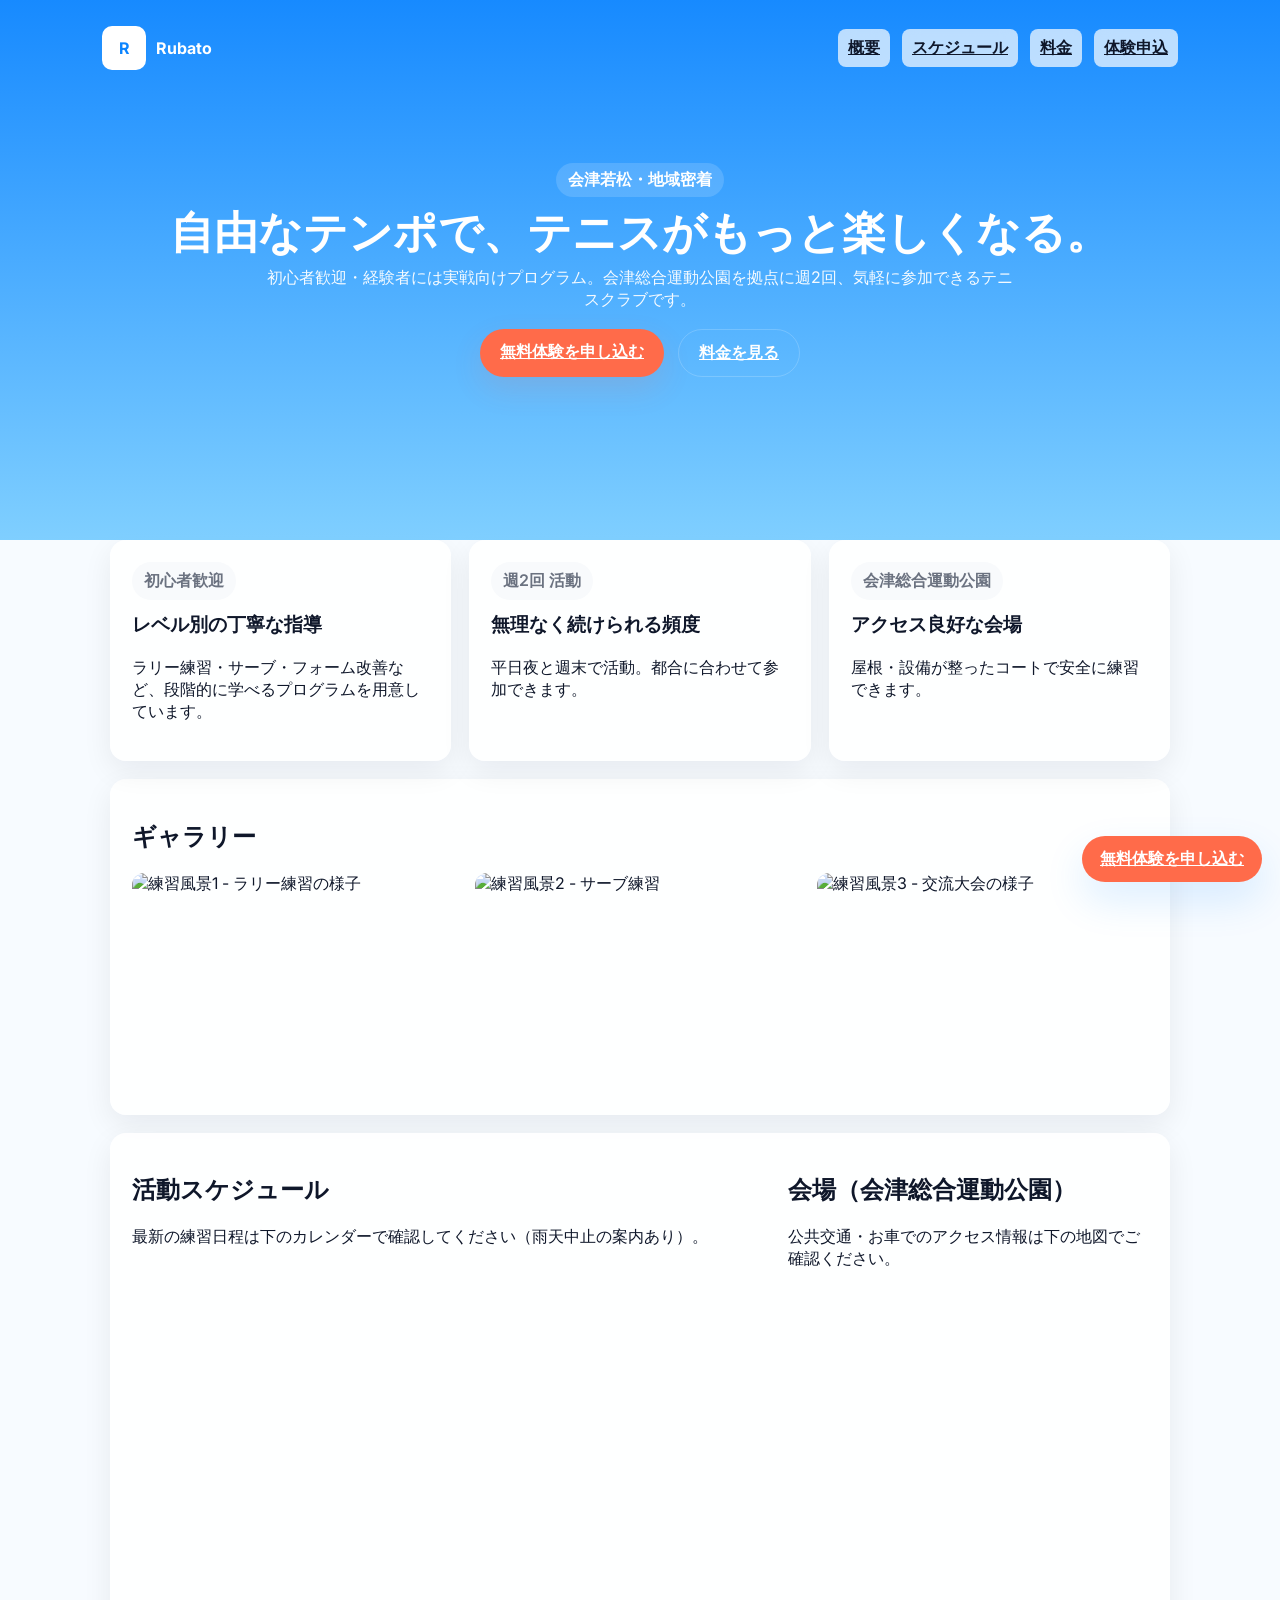
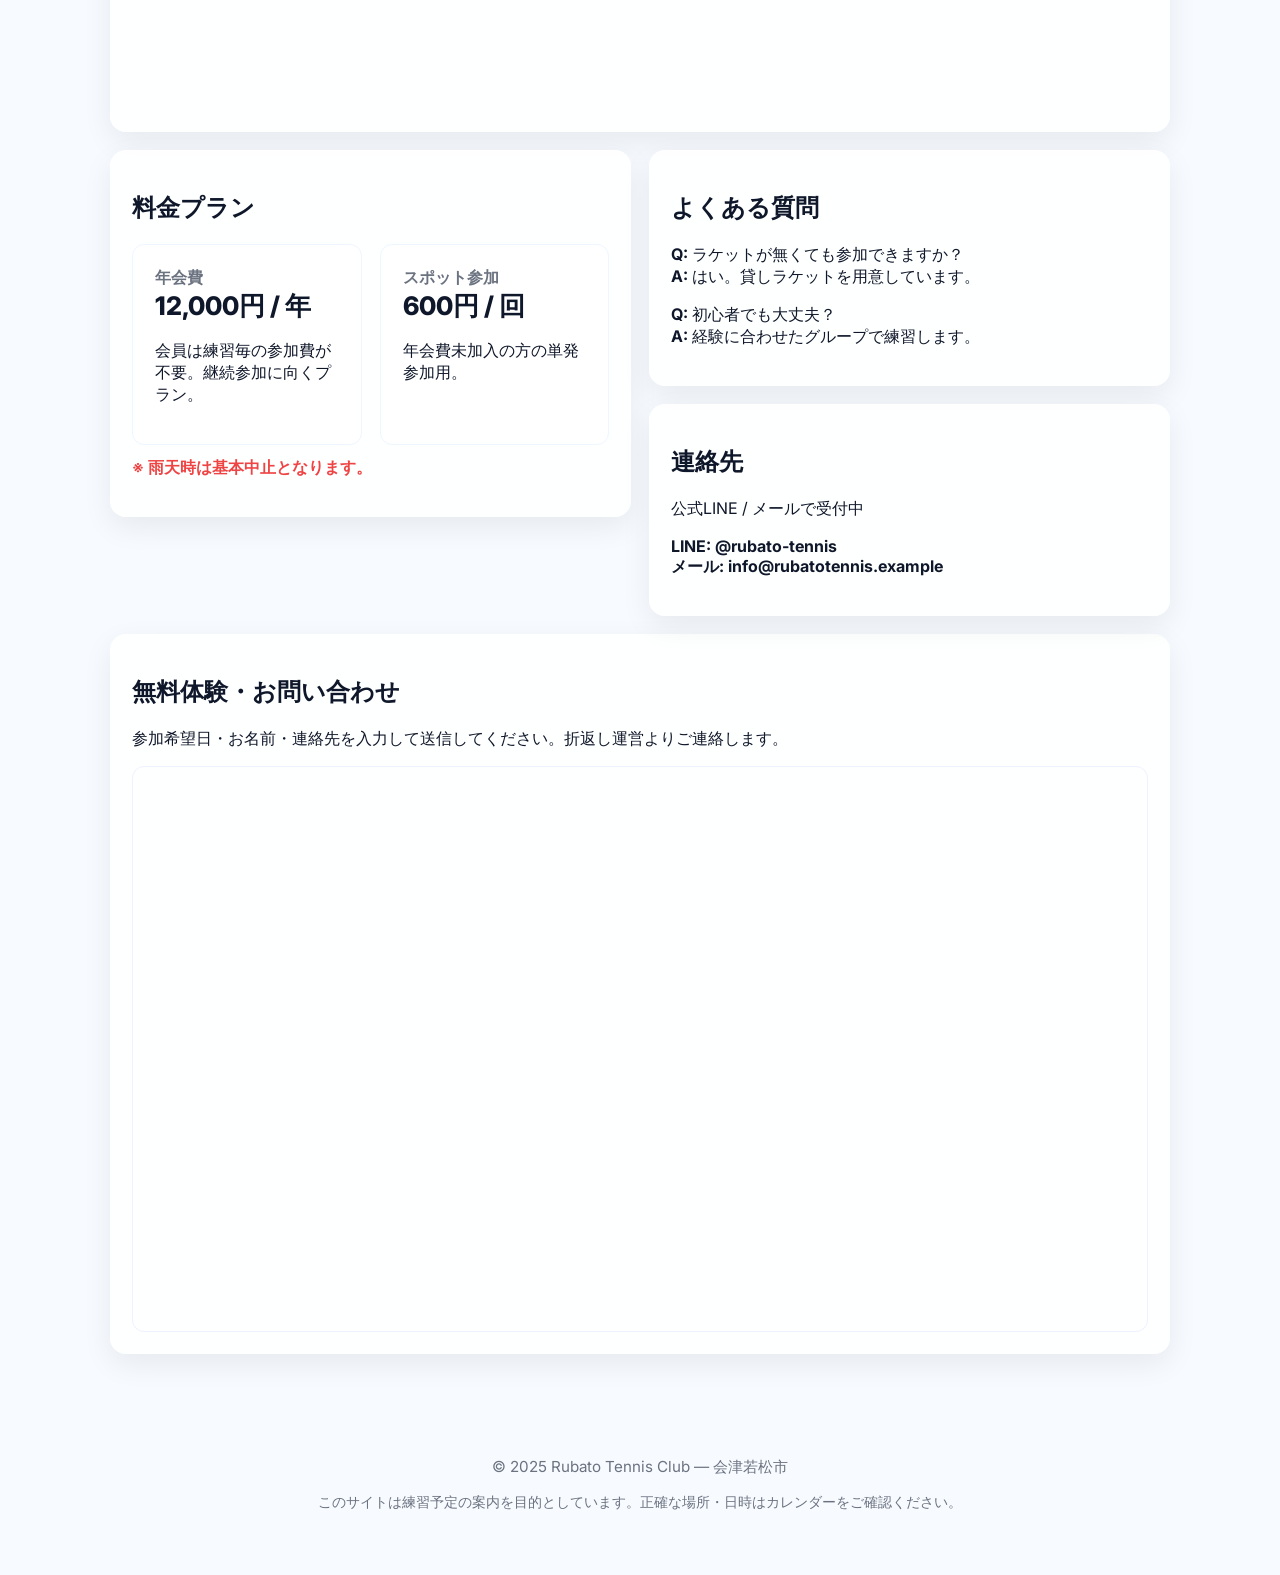
==== Newtennis.html @ d6feb275 "デザイン修正。" ====
<!-- デザイン試作 -->
<!DOCTYPE html>
<html lang="ja">
<head>
  <meta charset="utf-8" />
  <meta name="viewport" content="width=device-width,initial-scale=1" />
  <title>ルバートテニスクラブ | 会津若松</title>
  <meta name="description" content="会津若松の地域密着テニスクラブ。初心者歓迎・週2回の安定活動・体験申込受付中。" />
  <meta property="og:title" content="ルバートテニスクラブ｜会津若松" />
  <meta property="og:description" content="自由なテンポでテニスを楽しむ。初心者〜上級者歓迎。会津総合運動公園で活動。無料体験受付中。" />
  <meta property="og:type" content="website" />
  <meta property="og:image" content="https://candy023.github.io/rubato-tc-hp/assets/og-image.jpg" />
  <link rel="preconnect" href="https://fonts.gstatic.com" crossorigin>
  <link href="https://fonts.googleapis.com/css2?family=Inter:wght@300;400;600;700&display=swap" rel="stylesheet">
  <style>
    :root{
      --bg:#f7fbff; --card:#ffffffee; --brand:#0b84ff; --accent:#ff6b4a; --muted:#6b7280; --glass:rgba(255,255,255,0.65);
      --radius:16px; --shadow:0 10px 30px rgba(12,18,25,0.07);
    }
    *{box-sizing:border-box}
    html,body{height:100%;}
    body{margin:0;font-family:Inter,system-ui,-apple-system,'Segoe UI',Roboto,'Helvetica Neue',Arial; background:var(--bg); color:#0f172a; -webkit-font-smoothing:antialiased;}

    /* layout */
    header.site-hero{position:relative; min-height:60vh; display:flex; align-items:center; justify-content:center; text-align:center; padding:56px 20px; background:linear-gradient(180deg, rgba(11,132,255,0.95), rgba(106,199,255,0.85)); color:#fff; overflow:hidden}
    header.site-hero .container{max-width:1100px; margin:0 auto; position:relative; z-index:2}
    .hero-eyebrow{display:inline-block;background:rgba(255,255,255,0.15);padding:6px 12px;border-radius:999px;font-weight:600;margin-bottom:12px}
    h1{font-size:clamp(28px,4.5vw,44px);margin:0 0 12px;line-height:1.05}
    p.lead{margin:0 auto 18px;max-width:760px;opacity:0.95}

    .cta-row{display:flex;gap:14px; justify-content:center; flex-wrap:wrap}
    .btn{display:inline-block;padding:12px 20px;border-radius:999px;font-weight:700;cursor:pointer}
    .btn-primary{background:var(--accent); color:#fff; box-shadow:0 12px 30px rgba(255,107,74,0.14)}
    .btn-ghost{background:transparent;border:1px solid rgba(255,255,255,0.18); color:#fff}

    /* top nav small */
    nav.topbar{position:fixed;top:18px;left:50%;transform:translateX(-50%);width:calc(100% - 40px);max-width:1100px;display:flex;justify-content:space-between;align-items:center;padding:8px 12px;z-index:40}
    .brand{display:flex;gap:10px;align-items:center}
    .brand .logo{width:44px;height:44px;border-radius:10px;background:#fff;display:flex;align-items:center;justify-content:center;color:var(--brand);font-weight:700}
    .nav-links{display:flex;gap:12px}
    .nav-links a{color:#0f172a;font-weight:600;padding:8px 10px;border-radius:8px;background:rgba(255,255,255,0.7);backdrop-filter:blur(8px);}

    main.container{max-width:1100px;margin:40px auto;padding:0 20px;}
    .grid{display:grid;gap:24px}

    /* feature cards */
    .features{display:grid;grid-template-columns:repeat(auto-fit,minmax(220px,1fr));gap:18px;margin-top:-40px}
    .card{background:var(--card);border-radius:var(--radius);padding:22px;box-shadow:var(--shadow)}
    .pill{display:inline-flex;align-items:center;gap:10px;padding:8px 12px;border-radius:999px;background:#f8fafc;font-weight:600;color:var(--muted)}

    /* gallery */
    .gallery{display:grid;grid-template-columns:repeat(3,1fr);gap:12px}
    .gallery img{width:100%;height:220px;object-fit:cover;border-radius:12px;display:block}

    /* schedule & map */
    .embed-wrap{display:grid;grid-template-columns:1fr 360px;gap:20px}
    iframe.responsive{width:100%;height:420px;border:0;border-radius:12px}

    /* pricing and faq */
    .pricing{display:flex;gap:18px;flex-wrap:wrap}
    .price-box{flex:1;min-width:220px;background:linear-gradient(180deg,#fff,#fff);padding:22px;border-radius:12px;border:1px solid #eef6ff}
    .price-amount{font-size:1.6rem;font-weight:800}

    /* contact */
    .form-embed{border-radius:12px;overflow:hidden;border:1px solid #eef2ff}

    /* sticky CTA */
    .sticky-cta{position:fixed;right:18px;bottom:18px;background:var(--accent);color:#fff;padding:12px 18px;border-radius:999px;box-shadow:0 18px 40px rgba(11,132,255,0.14);z-index:60;font-weight:700}

    footer{padding:48px 20px;text-align:center;color:var(--muted);font-size:0.95rem}

    @media(max-width:900px){.embed-wrap{grid-template-columns:1fr} .gallery{grid-template-columns:repeat(2,1fr)} .hero{padding:110px 16px}}
    @media(max-width:560px){.gallery{grid-template-columns:1fr} nav.topbar{display:none}}
  </style>
</head>
<body>
  <nav class="topbar" aria-label="トップナビ">
    <div class="brand"><div class="logo">R</div><div style="color:#fff;font-weight:700">Rubato</div></div>
    <div class="nav-links">
      <a href="#about">概要</a>
      <a href="#schedule">スケジュール</a>
      <a href="#pricing">料金</a>
      <a href="#contact">体験申込</a>
    </div>
  </nav>

  <header class="site-hero" role="banner">
    <div class="container">
      <div class="hero-eyebrow">会津若松・地域密着</div>
      <h1>自由なテンポで、テニスがもっと楽しくなる。</h1>
      <p class="lead">初心者歓迎・経験者には実戦向けプログラム。会津総合運動公園を拠点に週2回、気軽に参加できるテニスクラブです。</p>
      <div class="cta-row">
        <a class="btn btn-primary" href="#contact">無料体験を申し込む</a>
        <a class="btn btn-ghost" href="#pricing">料金を見る</a>
      </div>
    </div>
  </header>

  <main class="container" id="about">
    <!-- features -->
    <section class="features">
      <div class="card">
        <div class="pill">初心者歓迎</div>
        <h3 style="margin-top:12px">レベル別の丁寧な指導</h3>
        <p class="small">ラリー練習・サーブ・フォーム改善など、段階的に学べるプログラムを用意しています。</p>
      </div>
      <div class="card">
        <div class="pill">週2回 活動</div>
        <h3 style="margin-top:12px">無理なく続けられる頻度</h3>
        <p class="small">平日夜と週末で活動。都合に合わせて参加できます。</p>
      </div>
      <div class="card">
        <div class="pill">会津総合運動公園</div>
        <h3 style="margin-top:12px">アクセス良好な会場</h3>
        <p class="small">屋根・設備が整ったコートで安全に練習できます。</p>
      </div>
    </section>

    <!-- gallery -->
    <section style="margin-top:18px">
      <div class="card">
        <h2>ギャラリー</h2>
        <div class="gallery" aria-hidden="false">
          <img src="assets/gallery1.jpg" alt="練習風景1 - ラリー練習の様子">
          <img src="assets/gallery2.jpg" alt="練習風景2 - サーブ練習">
          <img src="assets/gallery3.jpg" alt="練習風景3 - 交流大会の様子">
        </div>
      </div>
    </section>

    <!-- schedule & map -->
    <section style="margin-top:18px">
      <div class="card embed-wrap" id="schedule">
        <div>
          <h2>活動スケジュール</h2>
          <p class="small">最新の練習日程は下のカレンダーで確認してください（雨天中止の案内あり）。</p>
          <iframe class="responsive" src="https://calendar.google.com/calendar/embed?src=87cc5b05c2cc9fa95ffbc1be345dabe23ff34907ebc0e867d90ead3e8b26ddd0%40group.calendar.google.com&ctz=Asia%2FTokyo" title="活動カレンダー"></iframe>
        </div>
        <div>
          <h2>会場（会津総合運動公園）</h2>
          <p class="small">公共交通・お車でのアクセス情報は下の地図でご確認ください。</p>
          <iframe class="responsive" src="https://www.google.com/maps/embed?pb=!1m18!1m12!1m3!1d12705.106427514464!2d139.91676467819318!3d37.46516519801617!2m3!1f0!2f0!3f0!3m2!1i1024!2i768!4f13.1!3m3!1m2!1s0x5ff55500001e91f9%3A0xa55c1a4bdeb1cb69!2z5Lya5rSl57eP5ZCI6YGL5YuV5YWs5ZyS44OG44OL44K544Kz44O844OI!5e0!3m2!1sja!2sjp!4v1764913349854!5m2!1sja!2sjp" title="会津総合運動公園の地図"></iframe>
        </div>
      </div>
    </section>

    <!-- pricing / faq / contact -->
    <section style="margin-top:18px; display:grid; grid-template-columns:1fr 1fr; gap:18px; align-items:start">
      <div class="card" id="pricing">
        <h2>料金プラン</h2>
        <div class="pricing">
          <div class="price-box">
            <div style="color:var(--muted);font-weight:700">年会費</div>
            <div class="price-amount">12,000円 / 年</div>
            <p class="small">会員は練習毎の参加費が不要。継続参加に向くプラン。</p>
          </div>
          <div class="price-box">
            <div style="color:var(--muted);font-weight:700">スポット参加</div>
            <div class="price-amount">600円 / 回</div>
            <p class="small">年会費未加入の方の単発参加用。</p>
          </div>
        </div>
        <p style="margin-top:12px;color:#ef4444;font-weight:600">※ 雨天時は基本中止となります。</p>
      </div>

      <div style="display:flex;flex-direction:column;gap:18px">
        <div class="card">
          <h2>よくある質問</h2>
          <p class="small"><strong>Q:</strong> ラケットが無くても参加できますか？<br><strong>A:</strong> はい。貸しラケットを用意しています。</p>
          <p class="small"><strong>Q:</strong> 初心者でも大丈夫？<br><strong>A:</strong> 経験に合わせたグループで練習します。</p>
        </div>

        <div class="card">
          <h2>連絡先</h2>
          <p class="small">公式LINE / メールで受付中</p>
          <p class="small" style="font-weight:700">LINE: @rubato-tennis<br>メール: info@rubatotennis.example</p>
        </div>
      </div>
    </section>

    <section id="contact" style="margin-top:18px">
      <div class="card">
        <h2>無料体験・お問い合わせ</h2>
        <p class="small">参加希望日・お名前・連絡先を入力して送信してください。折返し運営よりご連絡します。</p>
        <div class="form-embed" style="margin-top:12px">
          <iframe src="https://docs.google.com/forms/d/e/1FAIpQLSc6QjNbR50dVsyK6NBGZRzTNYS_NW59P-pwt_tLl56JxcV9-A/viewform?embedded=true" style="width:100%;height:560px;border:0" title="お問い合わせフォーム"></iframe>
        </div>
      </div>
    </section>

  </main>

  <a class="sticky-cta" href="#contact" aria-label="無料体験を申し込む">無料体験を申し込む</a>

  <footer>
    <div style="max-width:900px;margin:0 auto;padding:0 20px">
      <p>© 2025 Rubato Tennis Club — 会津若松市</p>
      <p style="margin-top:8px;color:var(--muted);font-size:0.9rem">このサイトは練習予定の案内を目的としています。正確な場所・日時はカレンダーをご確認ください。</p>
    </div>
  </footer>

  <script>
    // smooth scroll for internal links
    document.addEventListener('click', function(e){
      const a = e.target.closest('a[href^="#"]');
      if(!a) return;
      e.preventDefault();
      const id = a.getAttribute('href');
      if(id === '#') return;
      const el = document.querySelector(id);
      if(el) el.scrollIntoView({behavior:'smooth', block:'start'});
    });
  </script>
</body>
</html>
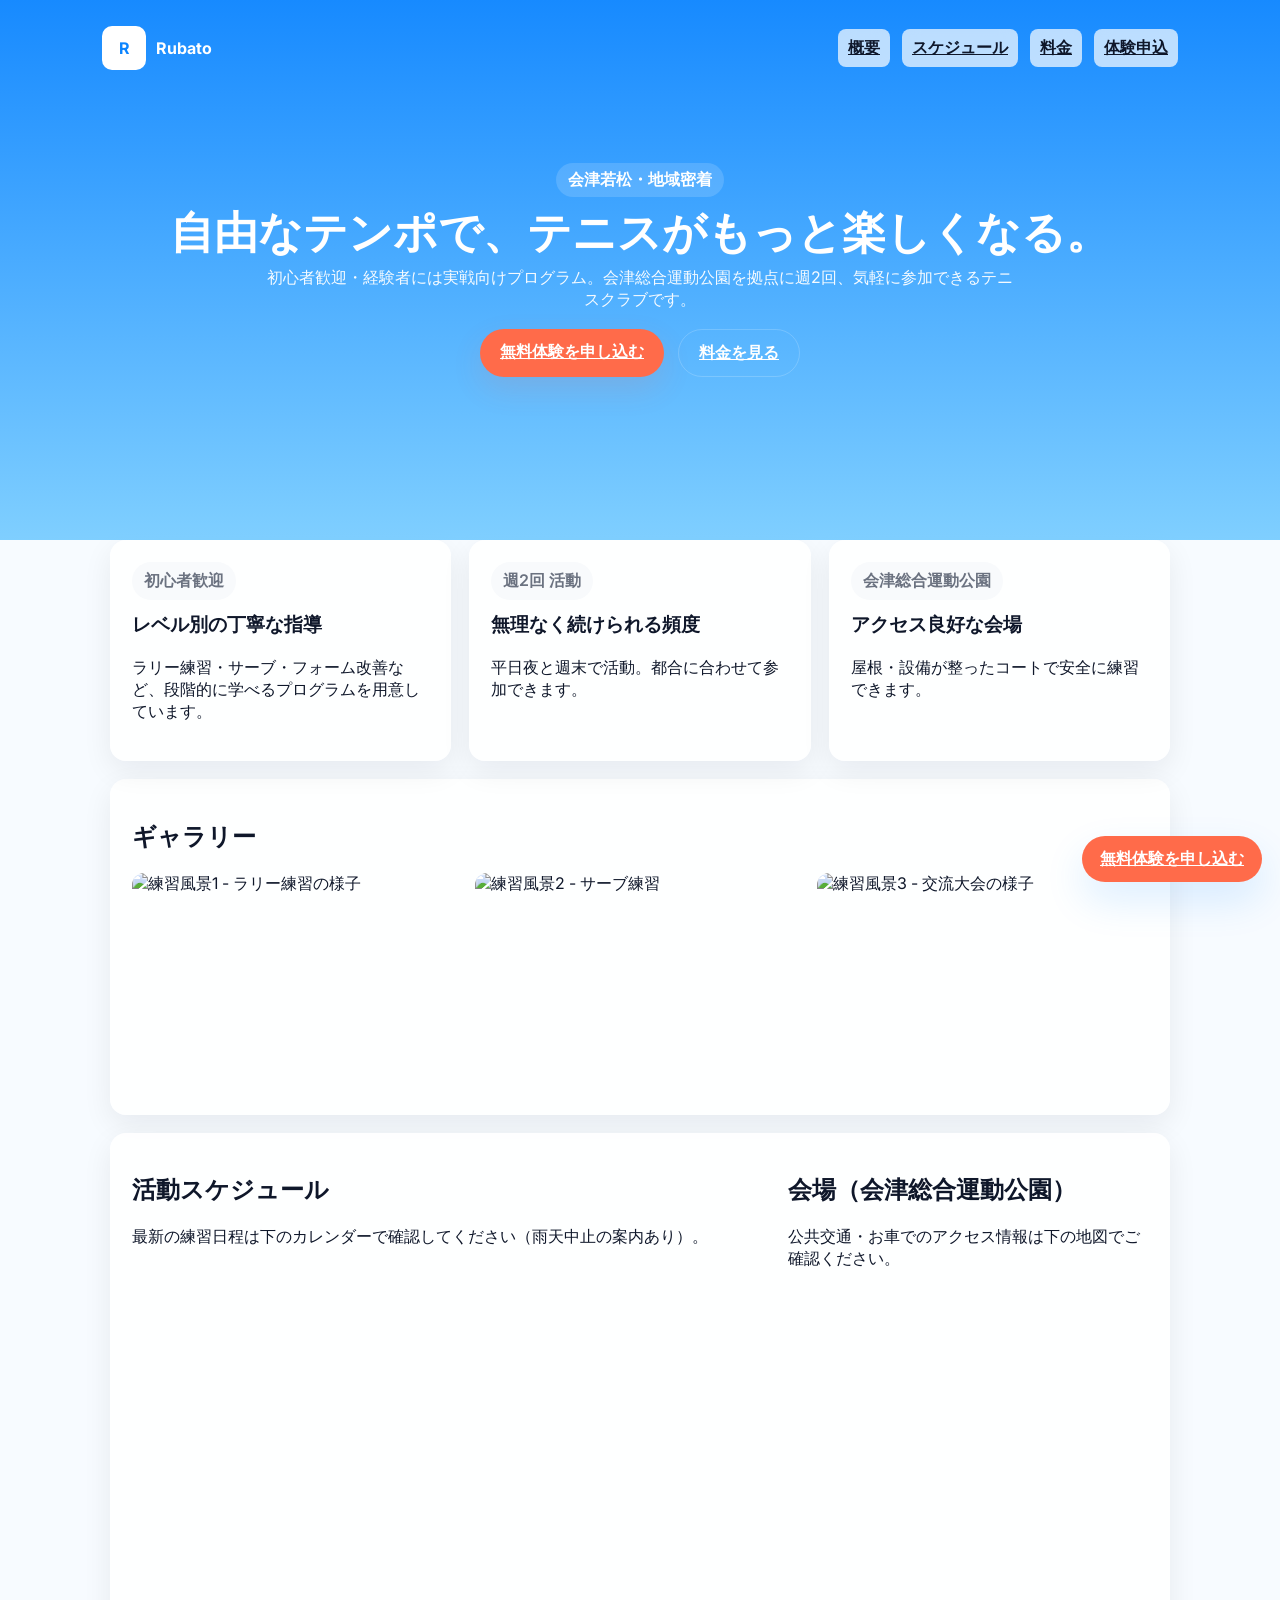
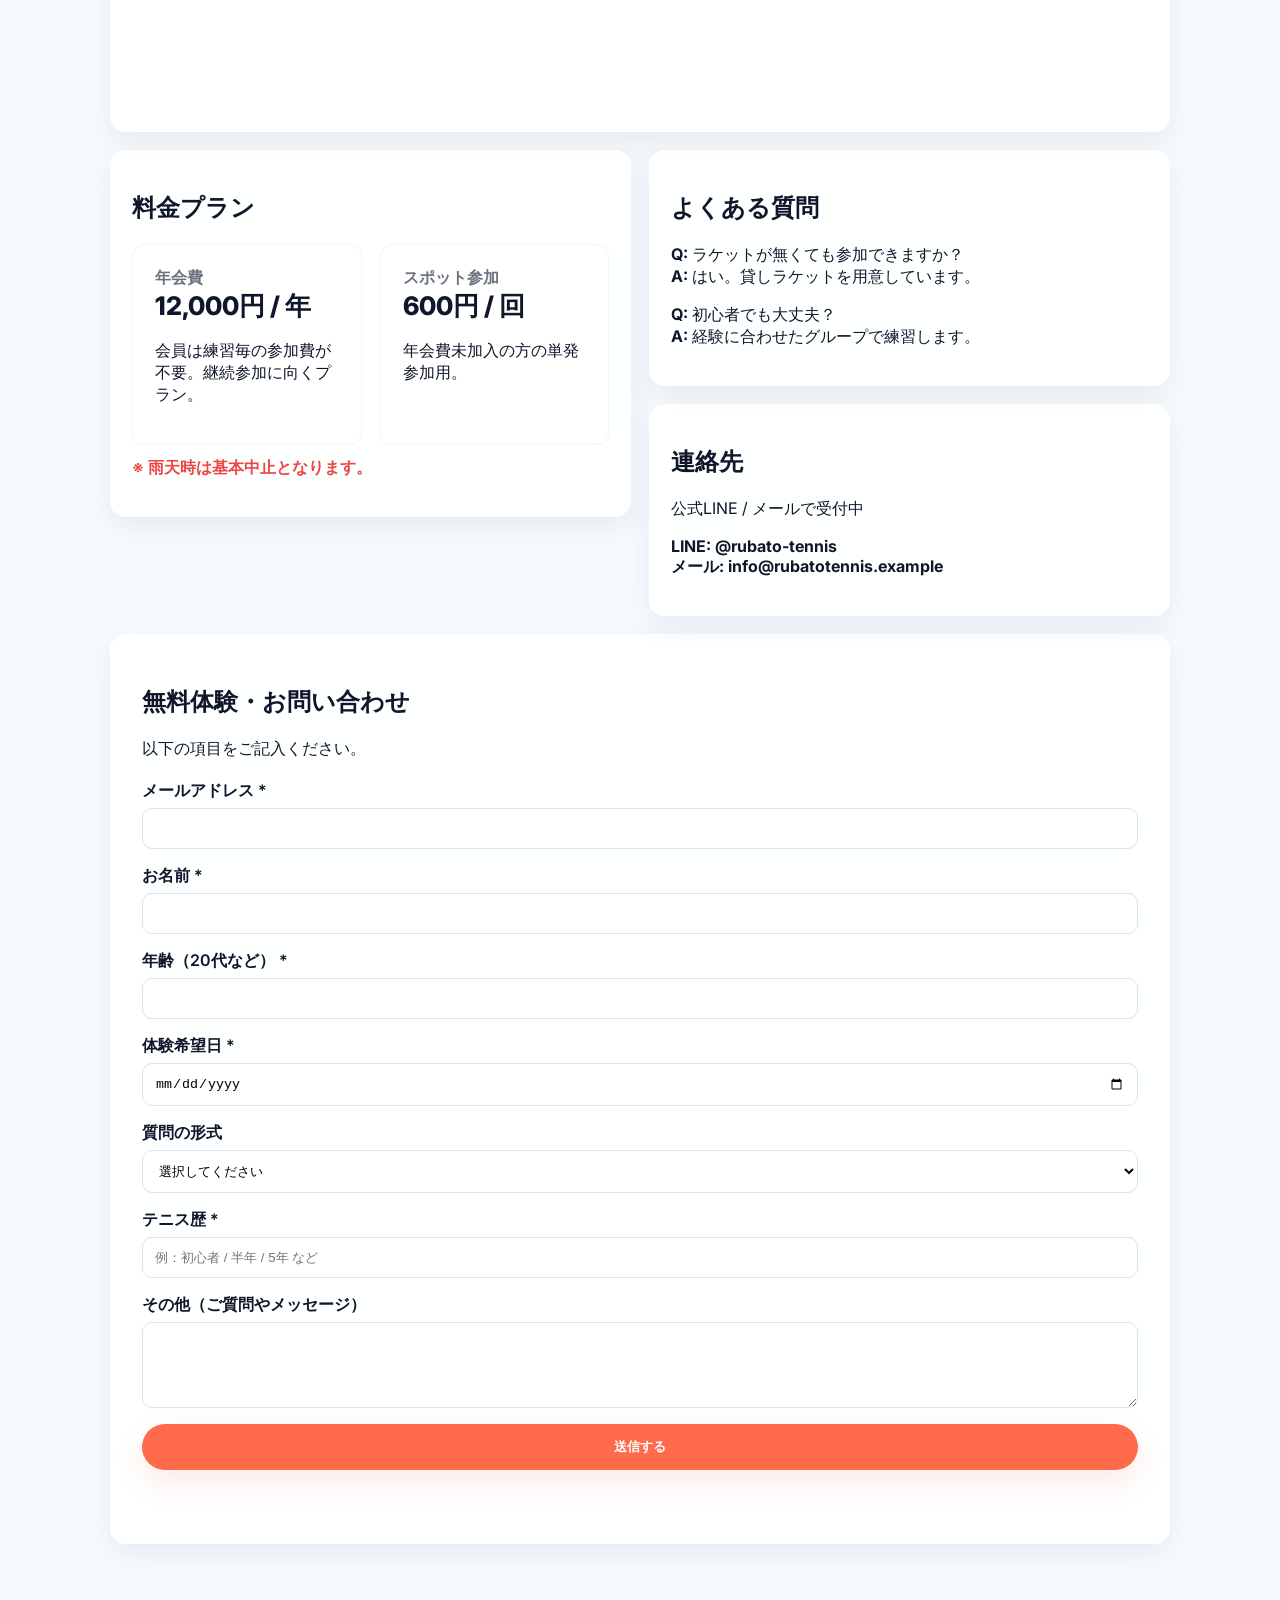
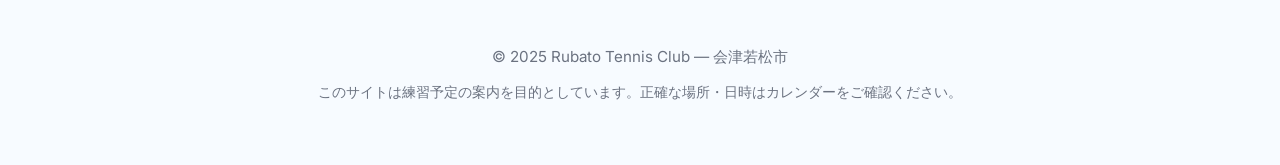
==== commit 69a32ad5: "オリジナルFromの作成" ====
--- a/Newtennis.html
+++ b/Newtennis.html
@@ -178,15 +178,83 @@
       </div>
     </section>
 
-    <section id="contact" style="margin-top:18px">
-      <div class="card">
-        <h2>無料体験・お問い合わせ</h2>
-        <p class="small">参加希望日・お名前・連絡先を入力して送信してください。折返し運営よりご連絡します。</p>
-        <div class="form-embed" style="margin-top:12px">
-          <iframe src="https://docs.google.com/forms/d/e/1FAIpQLSc6QjNbR50dVsyK6NBGZRzTNYS_NW59P-pwt_tLl56JxcV9-A/viewform?embedded=true" style="width:100%;height:560px;border:0" title="お問い合わせフォーム"></iframe>
-        </div>
-      </div>
-    </section>
+<section id="contact" class="contact-section" style="margin-top:18px;">
+  <div class="card" style="padding:32px;">
+    <h2>無料体験・お問い合わせ</h2>
+    <p class="small">以下の項目をご記入ください。</p>
+
+    <form id="contactForm" style="margin-top:20px; display:flex; flex-direction:column; gap:16px;">
+
+      <!-- メールアドレス -->
+      <div class="form-group" style="display:flex; flex-direction:column; gap:6px;">
+        <label style="font-weight:600;">メールアドレス *</label>
+        <input type="email" name="email" required
+               style="padding:12px; border-radius:10px; border:1px solid #dbe3ef; background:#fff;">
+      </div>
+
+      <!-- 名前 -->
+      <div class="form-group" style="display:flex; flex-direction:column; gap:6px;">
+        <label style="font-weight:600;">お名前 *</label>
+        <input type="text" name="name" required
+               style="padding:12px; border-radius:10px; border:1px solid #dbe3ef; background:#fff;">
+      </div>
+
+      <!-- 年齢 -->
+      <div class="form-group" style="display:flex; flex-direction:column; gap:6px;">
+        <label style="font-weight:600;">年齢（20代など） *</label>
+        <input type="text" name="age" required
+               style="padding:12px; border-radius:10px; border:1px solid #dbe3ef; background:#fff;">
+      </div>
+
+      <!-- 体験希望日 -->
+      <div class="form-group" style="display:flex; flex-direction:column; gap:6px;">
+        <label style="font-weight:600;">体験希望日 *</label>
+        <input type="date" name="date" required
+               style="padding:12px; border-radius:10px; border:1px solid #dbe3ef; background:#fff;">
+      </div>
+
+      <!-- 質問の形式（セレクト） -->
+      <div class="form-group" style="display:flex; flex-direction:column; gap:6px;">
+        <label style="font-weight:600;">質問の形式 </label>
+        <select name="questionType" 
+                style="padding:12px; border-radius:10px; border:1px solid #dbe3ef; background:#fff;">
+          <option value="">選択してください</option>
+          <option value="体験参加について">体験参加について</option>
+          <option value="活動内容について">活動内容について</option>
+          <option value="料金について">料金について</option>
+          <option value="その他">その他</option>
+        </select>
+      </div>
+
+      <!-- テニス歴 -->
+      <div class="form-group" style="display:flex; flex-direction:column; gap:6px;">
+        <label style="font-weight:600;">テニス歴 *</label>
+        <input type="text" name="tennisHistory" required
+               style="padding:12px; border-radius:10px; border:1px solid #dbe3ef; background:#fff;"
+               placeholder="例：初心者 / 半年 / 5年 など">
+      </div>
+
+      <!-- その他（自由記述） -->
+      <div class="form-group" style="display:flex; flex-direction:column; gap:6px;">
+        <label style="font-weight:600;">その他（ご質問やメッセージ）</label>
+        <textarea name="other" rows="4"
+                  style="padding:12px; border-radius:10px; border:1px solid #dbe3ef; background:#fff;"></textarea>
+      </div>
+
+      <!-- 送信ボタン -->
+      <button type="submit"
+              class="btn-submit"
+              style="padding:14px 20px; background:var(--accent); color:#fff; font-weight:700; border-radius:999px; border:none; cursor:pointer; box-shadow:0 12px 30px rgba(255,107,74,0.14);">
+        送信する
+      </button>
+
+      <p id="formStatus" style="margin-top:10px; font-weight:700;"></p>
+    </form>
+  </div>
+</section>
+
+
+
 
   </main>
 
@@ -211,6 +279,6 @@
       if(el) el.scrollIntoView({behavior:'smooth', block:'start'});
     });
   </script>
-</body>
+<script src="form.js"></script></body>
 </html>
 
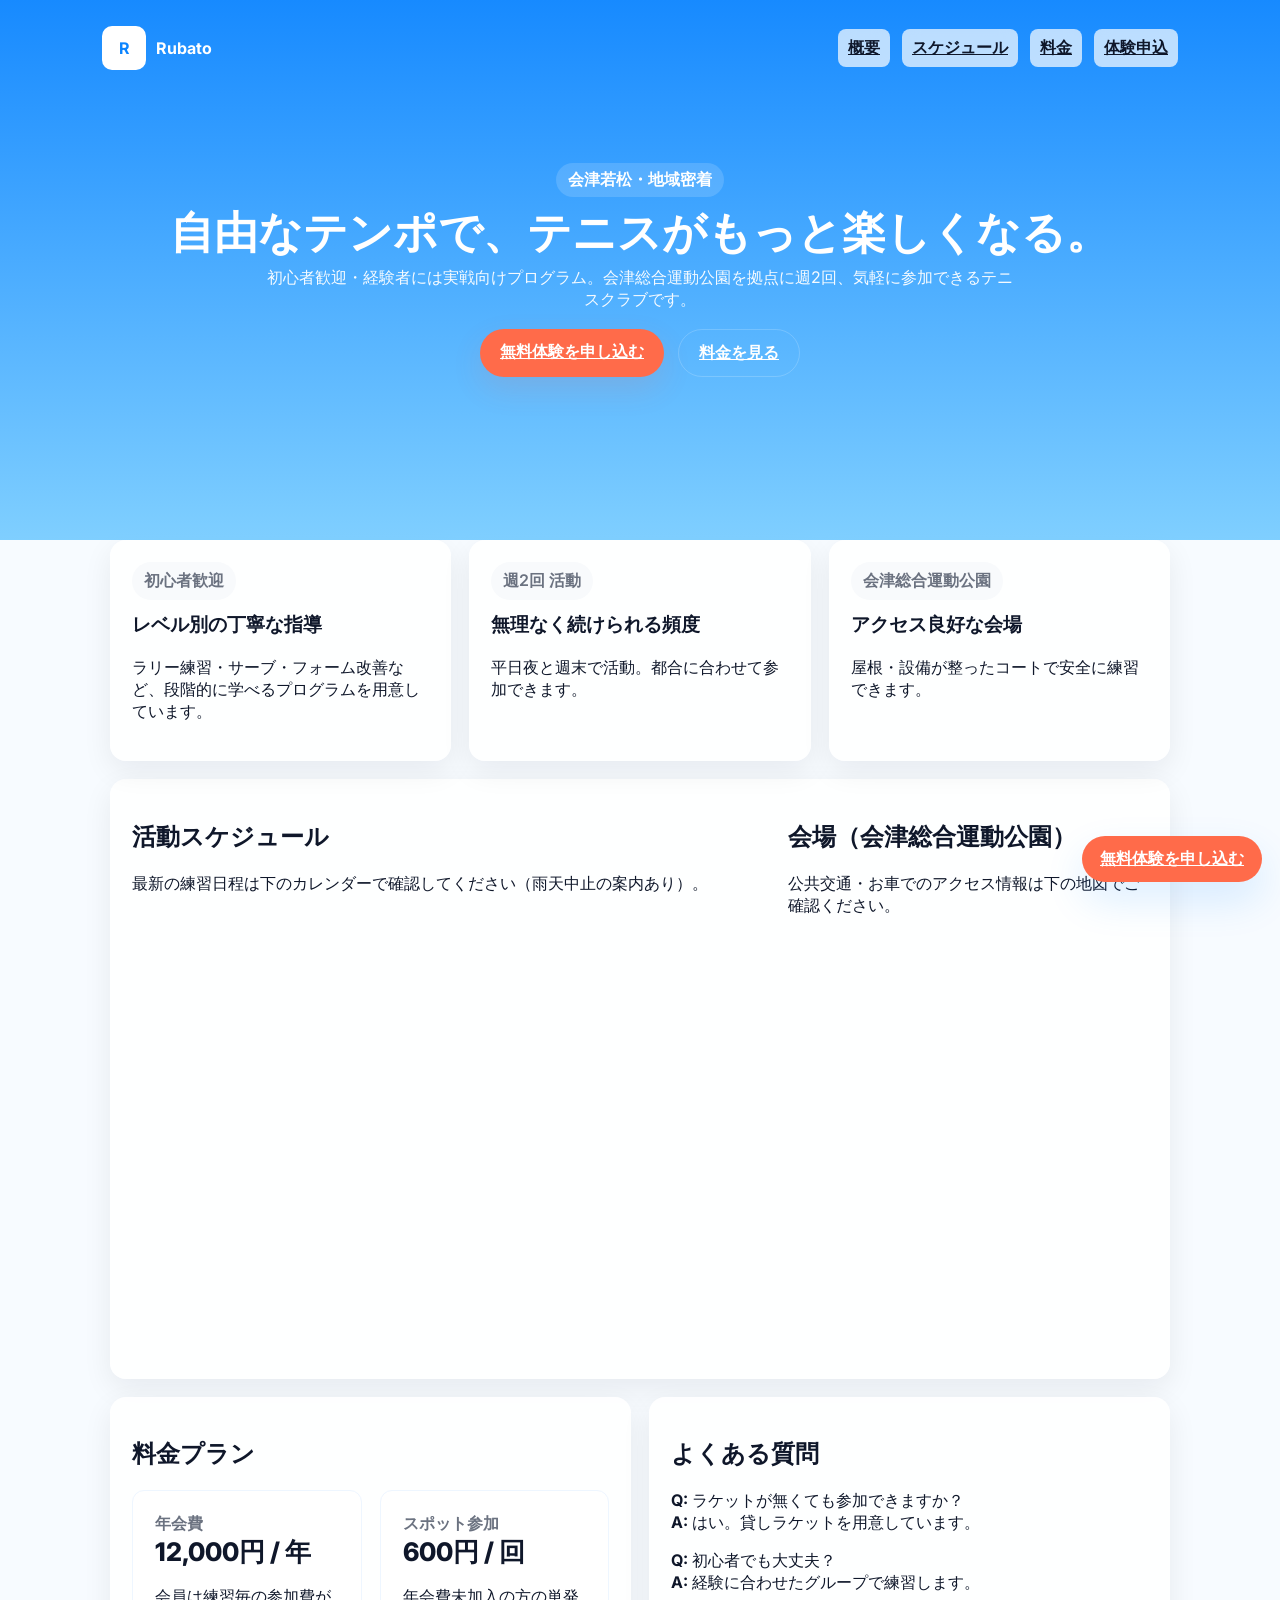
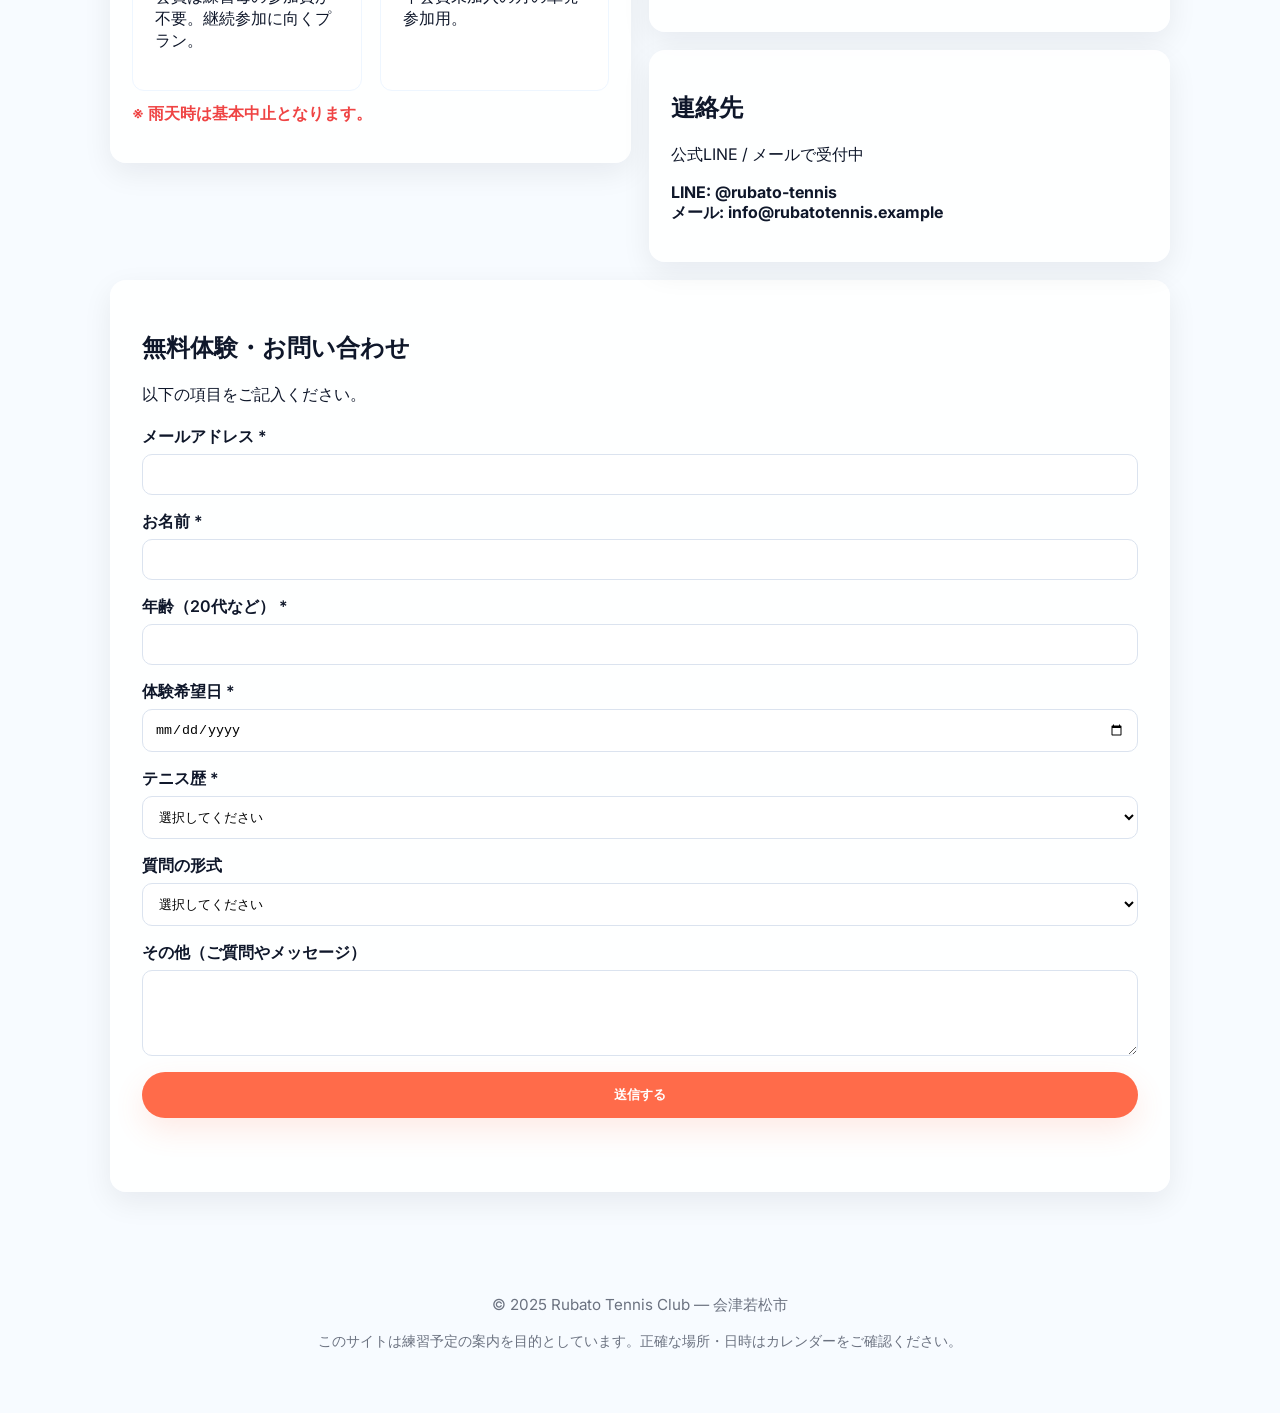
==== commit e9af4204: "imageNoneVersion1.0" ====
--- a/Newtennis.html
+++ b/Newtennis.html
@@ -1,4 +1,4 @@
-<!-- デザイン試作 -->
+<!-- From -->
 <!DOCTYPE html>
 <html lang="ja">
 <head>
@@ -116,7 +116,7 @@
       </div>
     </section>
 
-    <!-- gallery -->
+    <!-- gallery
     <section style="margin-top:18px">
       <div class="card">
         <h2>ギャラリー</h2>
@@ -127,7 +127,7 @@
         </div>
       </div>
     </section>
-
+ -->
     <!-- schedule & map -->
     <section style="margin-top:18px">
       <div class="card embed-wrap" id="schedule">
@@ -214,6 +214,21 @@
       </div>
 
       <!-- 質問の形式（セレクト） -->
+      <!-- テニス歴（セレクト） -->
+      <div class="form-group" style="display:flex; flex-direction:column; gap:6px;">
+        <label style="font-weight:600;">テニス歴 *</label>
+        <select name="tennisHistory" required
+                style="padding:12px; border-radius:10px; border:1px solid #dbe3ef; background:#fff;">
+          <option value="">選択してください</option>
+          <option value="1年未満">1年未満</option>
+          <option value="1～3年">1～3年</option>
+          <option value="3～5年">3～5年</option>
+          <option value="5～10年">5～10年</option>
+          <option value="10年以上">10年以上</option>
+        </select>
+      </div>
+
+      <!-- 質問の形式（セレクト） -->
       <div class="form-group" style="display:flex; flex-direction:column; gap:6px;">
         <label style="font-weight:600;">質問の形式 </label>
         <select name="questionType" 
@@ -224,14 +239,6 @@
           <option value="料金について">料金について</option>
           <option value="その他">その他</option>
         </select>
-      </div>
-
-      <!-- テニス歴 -->
-      <div class="form-group" style="display:flex; flex-direction:column; gap:6px;">
-        <label style="font-weight:600;">テニス歴 *</label>
-        <input type="text" name="tennisHistory" required
-               style="padding:12px; border-radius:10px; border:1px solid #dbe3ef; background:#fff;"
-               placeholder="例：初心者 / 半年 / 5年 など">
       </div>
 
       <!-- その他（自由記述） -->
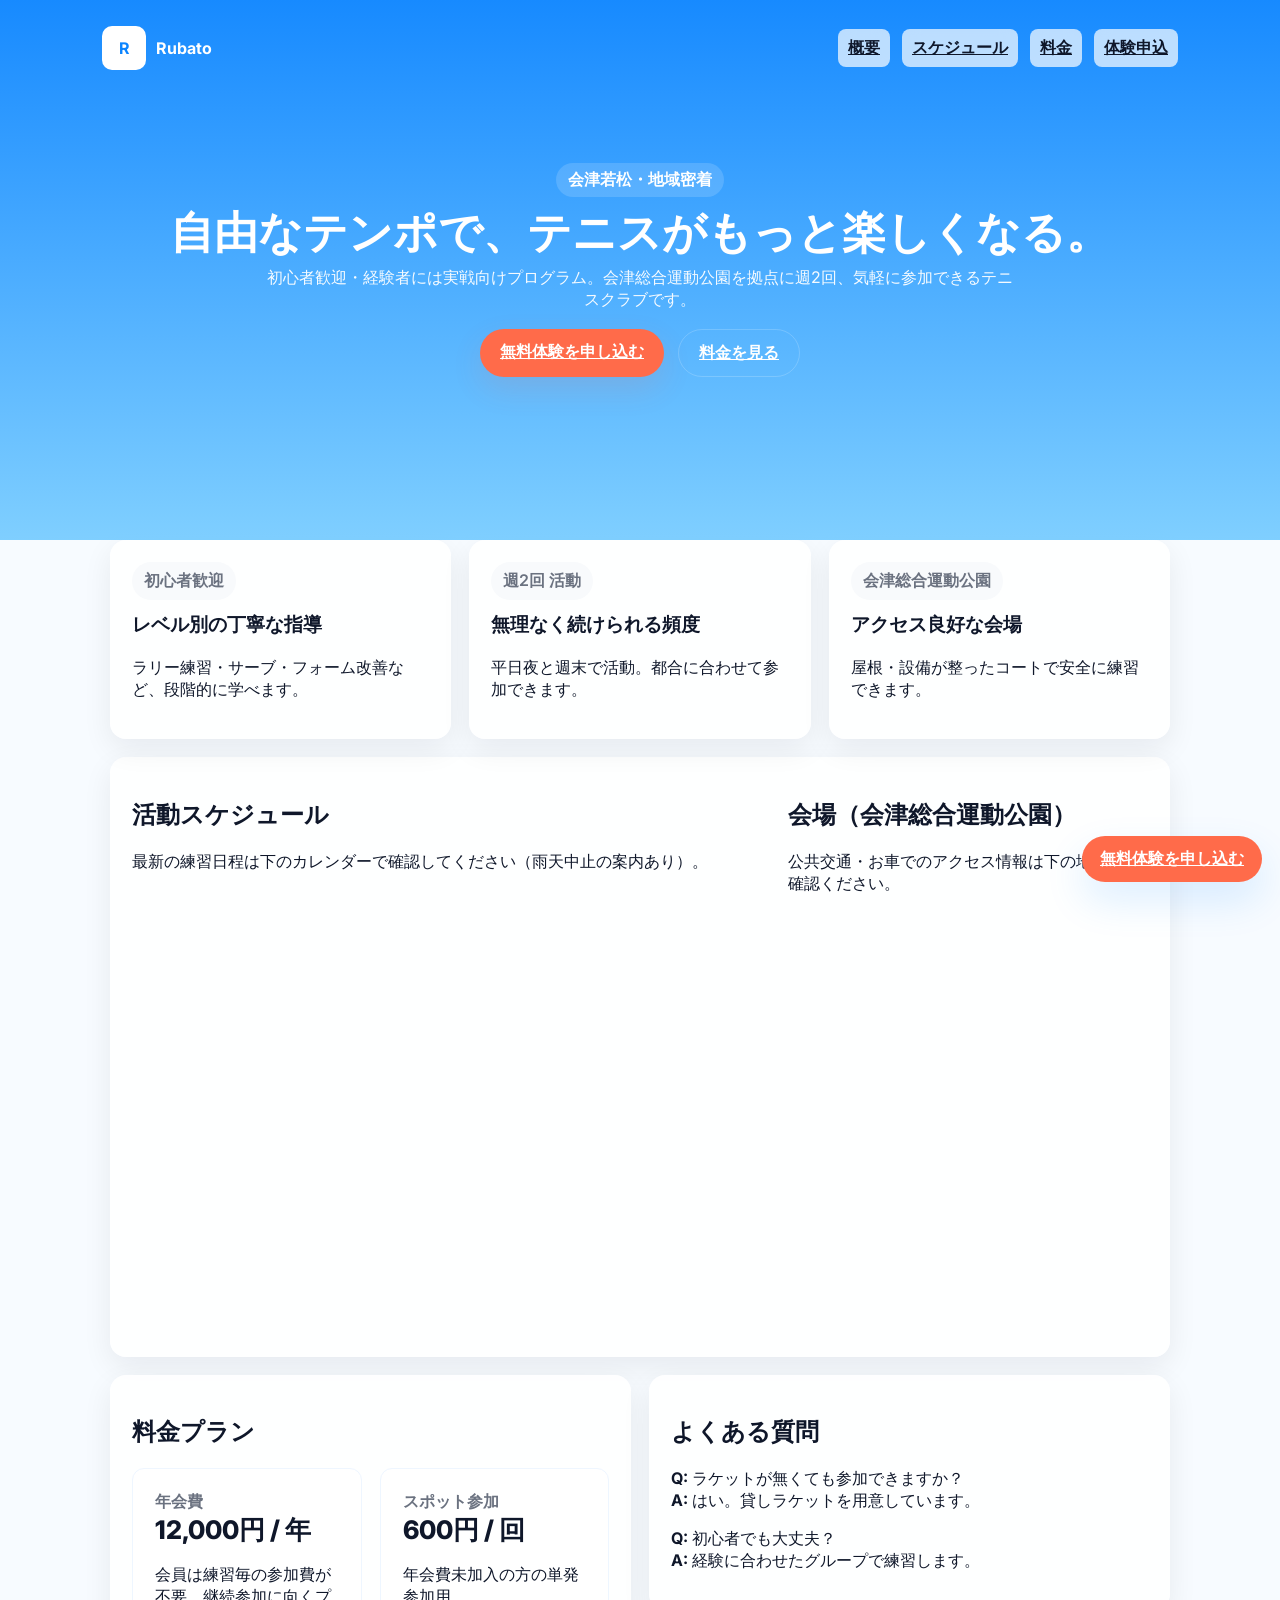
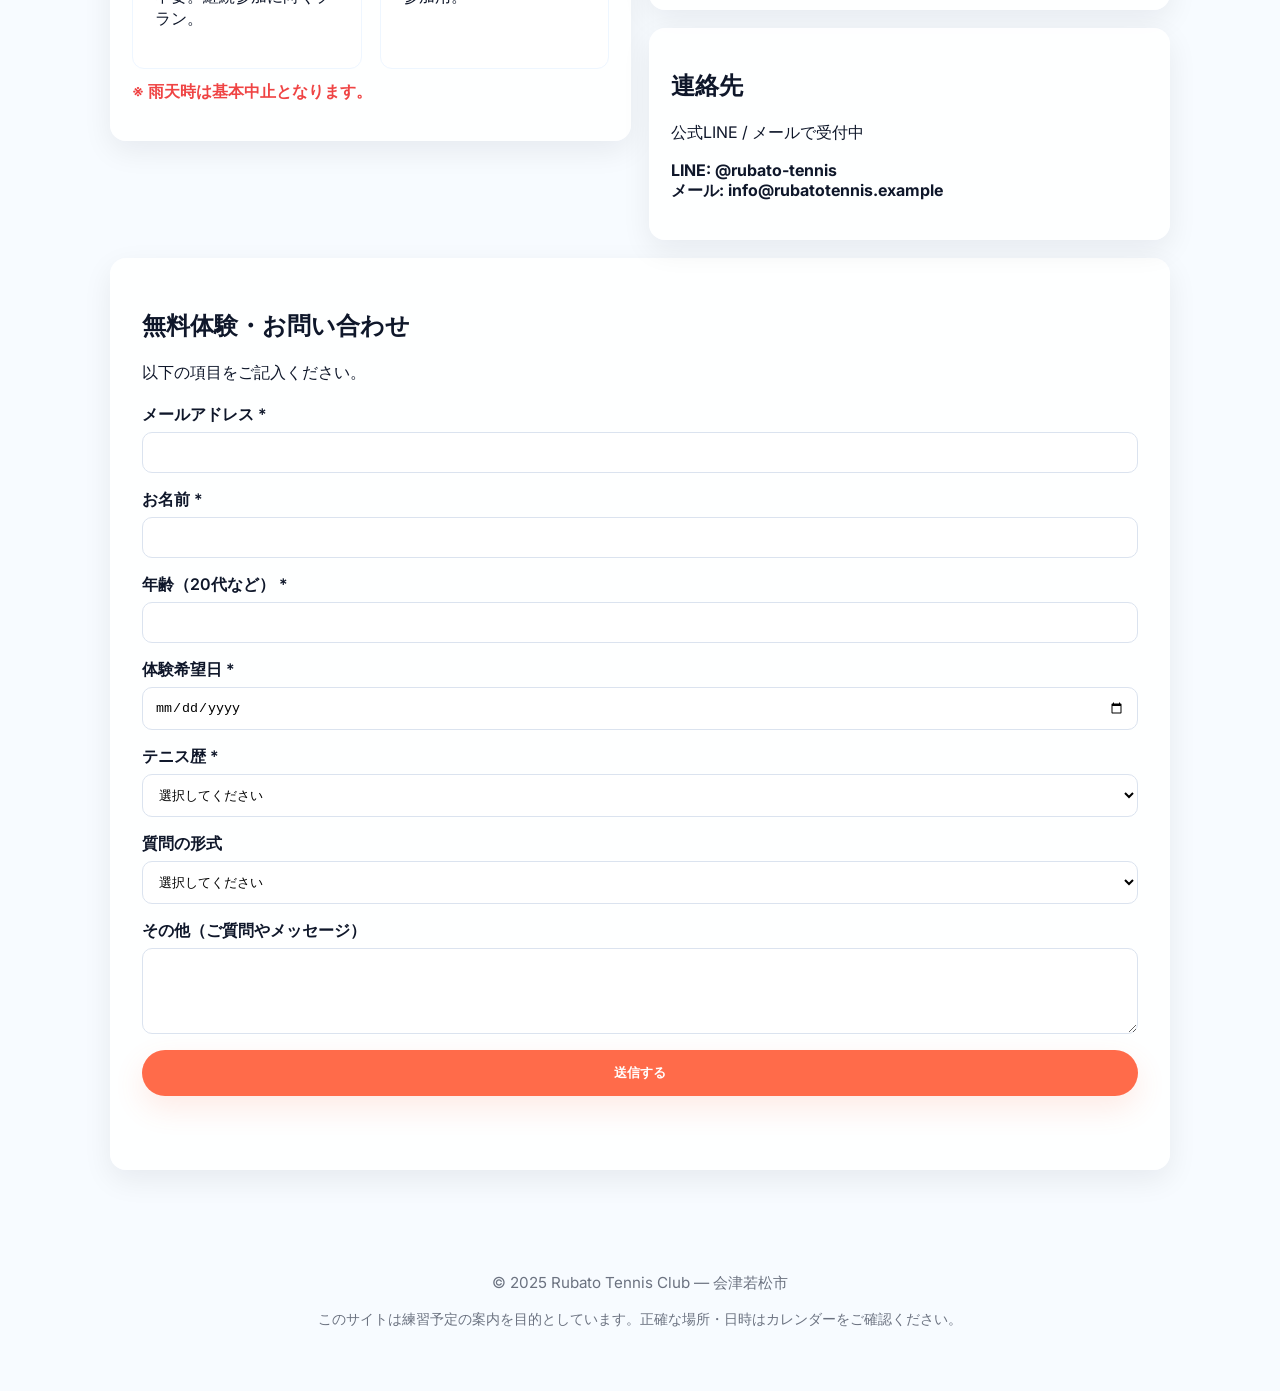
==== commit e08844e1: "Googoleカレンダーの変更。" ====
--- a/Newtennis.html
+++ b/Newtennis.html
@@ -102,7 +102,7 @@
       <div class="card">
         <div class="pill">初心者歓迎</div>
         <h3 style="margin-top:12px">レベル別の丁寧な指導</h3>
-        <p class="small">ラリー練習・サーブ・フォーム改善など、段階的に学べるプログラムを用意しています。</p>
+        <p class="small">ラリー練習・サーブ・フォーム改善など、段階的に学べます。</p>
       </div>
       <div class="card">
         <div class="pill">週2回 活動</div>
@@ -134,7 +134,7 @@
         <div>
           <h2>活動スケジュール</h2>
           <p class="small">最新の練習日程は下のカレンダーで確認してください（雨天中止の案内あり）。</p>
-          <iframe class="responsive" src="https://calendar.google.com/calendar/embed?src=87cc5b05c2cc9fa95ffbc1be345dabe23ff34907ebc0e867d90ead3e8b26ddd0%40group.calendar.google.com&ctz=Asia%2FTokyo" title="活動カレンダー"></iframe>
+          <iframe class="responsive" src="https://calendar.google.com/calendar/embed?src=57e61de87be1ab2b04c0b7521b0dbedd97e2c06c08f706e944a8100b570d780e%40group.calendar.google.com&ctz=Asia%2FTokyo" title="活動カレンダー"></iframe>
         </div>
         <div>
           <h2>会場（会津総合運動公園）</h2>
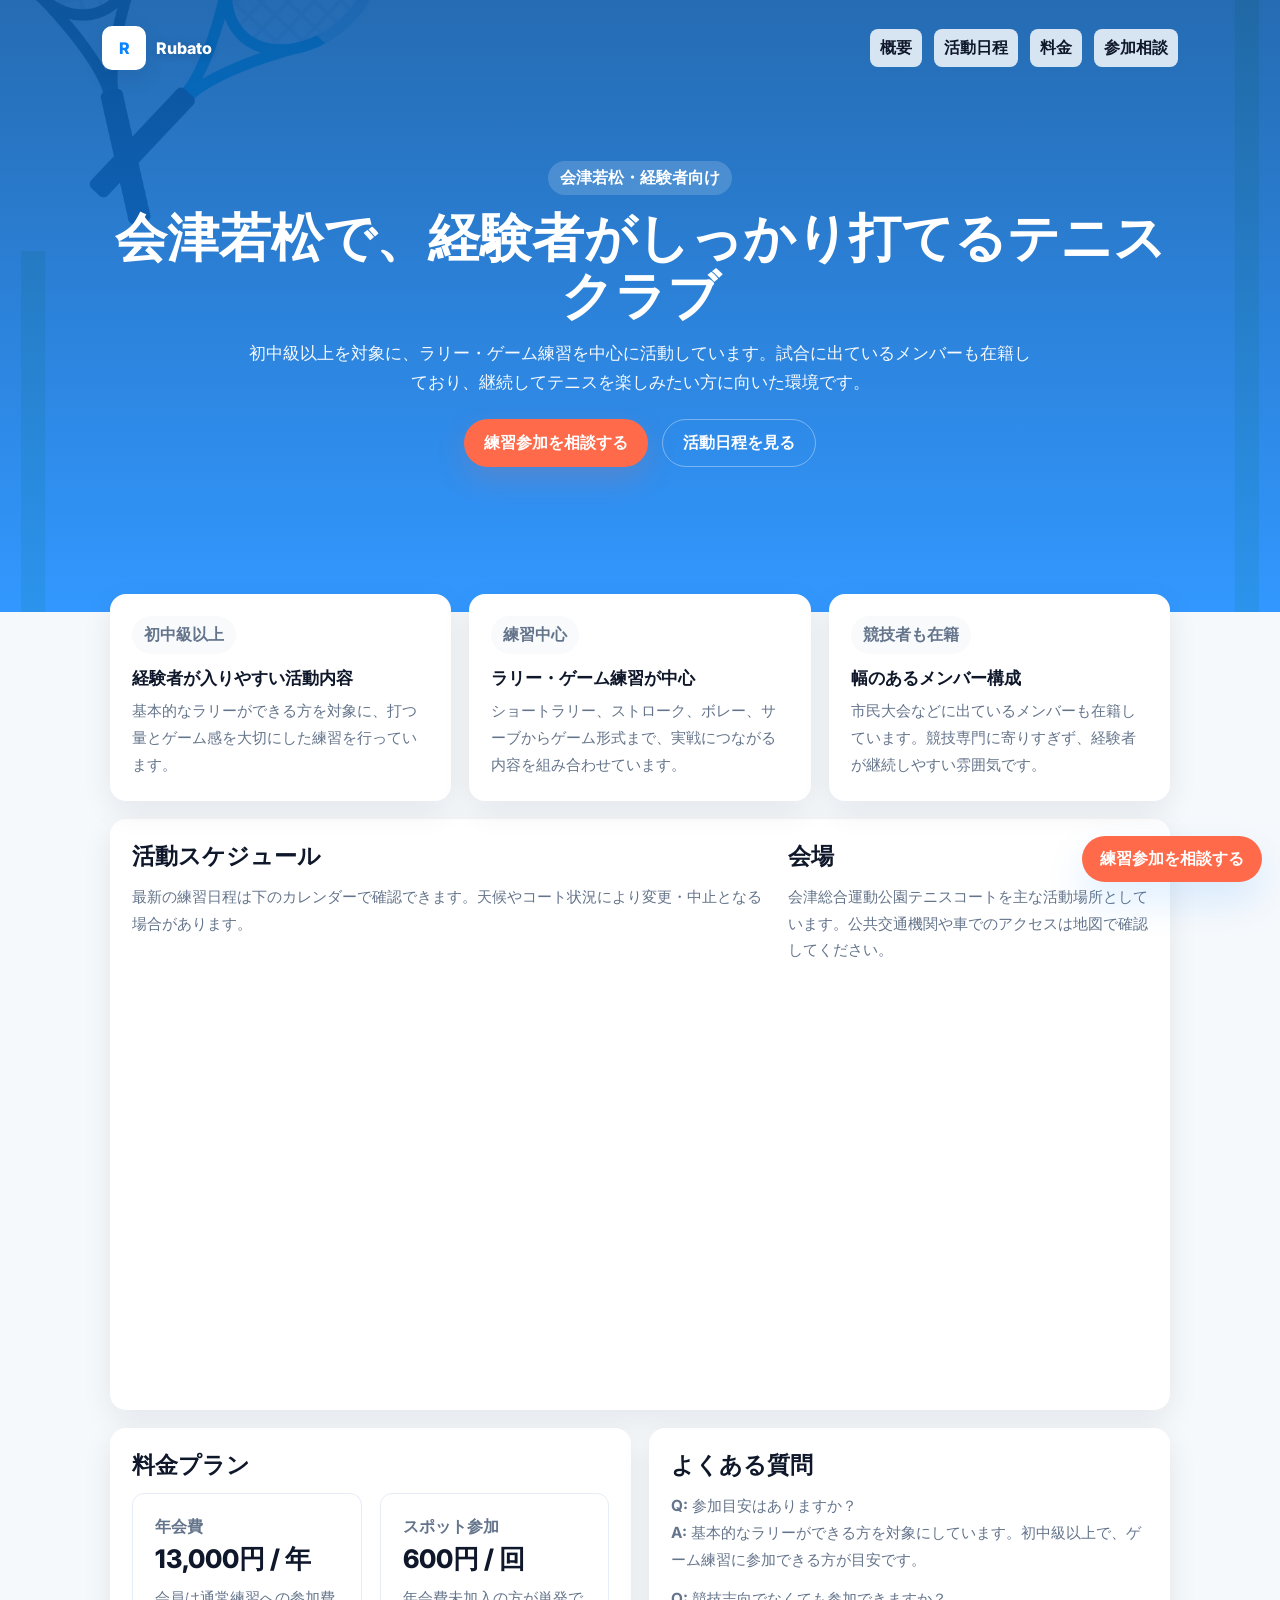
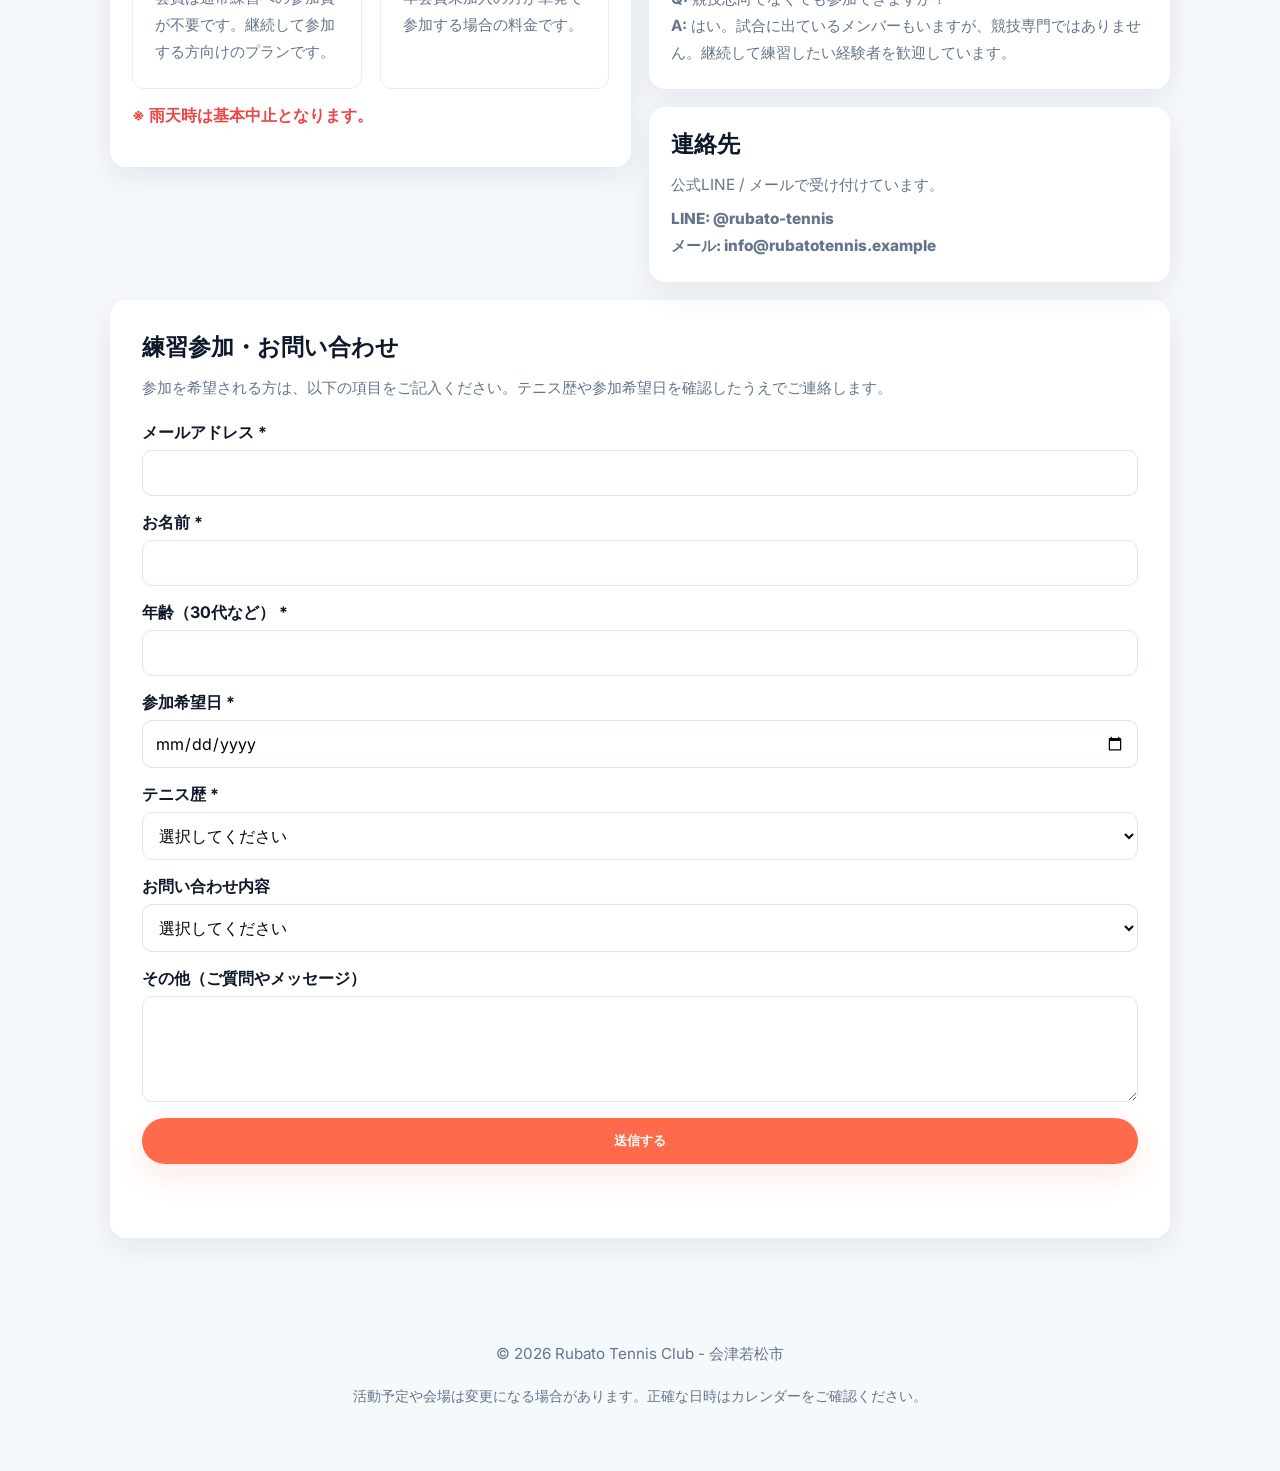
==== commit 6b2b766d: "スクール、ぽさをなくす。" ====
--- a/Newtennis.html
+++ b/Newtennis.html
@@ -1,281 +1,399 @@
-<!-- From -->
 <!DOCTYPE html>
 <html lang="ja">
 <head>
   <meta charset="utf-8" />
   <meta name="viewport" content="width=device-width,initial-scale=1" />
-  <title>ルバートテニスクラブ | 会津若松</title>
-  <meta name="description" content="会津若松の地域密着テニスクラブ。初心者歓迎・週2回の安定活動・体験申込受付中。" />
-  <meta property="og:title" content="ルバートテニスクラブ｜会津若松" />
-  <meta property="og:description" content="自由なテンポでテニスを楽しむ。初心者〜上級者歓迎。会津総合運動公園で活動。無料体験受付中。" />
+  <title>Rubato Tennis Club | 会津若松</title>
+  <meta name="description" content="会津若松で活動する経験者向けテニスクラブ。初中級以上を対象に、ラリー・ゲーム練習を中心に活動しています。競技者も在籍しています。" />
+  <meta property="og:title" content="Rubato Tennis Club | 会津若松" />
+  <meta property="og:description" content="初中級以上の経験者が継続して打てるテニスクラブ。ラリー・ゲーム練習中心、競技者も在籍。" />
   <meta property="og:type" content="website" />
-  <meta property="og:image" content="https://candy023.github.io/rubato-tc-hp/assets/og-image.jpg" />
+  <meta property="og:image" content="https://candy023.github.io/rubato-tc-hp/images/14421.jpg" />
   <link rel="preconnect" href="https://fonts.gstatic.com" crossorigin>
-  <link href="https://fonts.googleapis.com/css2?family=Inter:wght@300;400;600;700&display=swap" rel="stylesheet">
+  <link href="https://fonts.googleapis.com/css2?family=Inter:wght@300;400;600;700;800&display=swap" rel="stylesheet">
   <style>
     :root{
-      --bg:#f7fbff; --card:#ffffffee; --brand:#0b84ff; --accent:#ff6b4a; --muted:#6b7280; --glass:rgba(255,255,255,0.65);
-      --radius:16px; --shadow:0 10px 30px rgba(12,18,25,0.07);
+      --bg:#f6f9fc;
+      --card:#ffffff;
+      --brand:#0b84ff;
+      --brand-dark:#0757a8;
+      --accent:#ff6b4a;
+      --ink:#0f172a;
+      --muted:#64748b;
+      --line:#e5edf6;
+      --radius:16px;
+      --shadow:0 10px 30px rgba(12,18,25,0.08);
     }
     *{box-sizing:border-box}
-    html,body{height:100%;}
-    body{margin:0;font-family:Inter,system-ui,-apple-system,'Segoe UI',Roboto,'Helvetica Neue',Arial; background:var(--bg); color:#0f172a; -webkit-font-smoothing:antialiased;}
-
-    /* layout */
-    header.site-hero{position:relative; min-height:60vh; display:flex; align-items:center; justify-content:center; text-align:center; padding:56px 20px; background:linear-gradient(180deg, rgba(11,132,255,0.95), rgba(106,199,255,0.85)); color:#fff; overflow:hidden}
-    header.site-hero .container{max-width:1100px; margin:0 auto; position:relative; z-index:2}
-    .hero-eyebrow{display:inline-block;background:rgba(255,255,255,0.15);padding:6px 12px;border-radius:999px;font-weight:600;margin-bottom:12px}
-    h1{font-size:clamp(28px,4.5vw,44px);margin:0 0 12px;line-height:1.05}
-    p.lead{margin:0 auto 18px;max-width:760px;opacity:0.95}
-
-    .cta-row{display:flex;gap:14px; justify-content:center; flex-wrap:wrap}
-    .btn{display:inline-block;padding:12px 20px;border-radius:999px;font-weight:700;cursor:pointer}
-    .btn-primary{background:var(--accent); color:#fff; box-shadow:0 12px 30px rgba(255,107,74,0.14)}
-    .btn-ghost{background:transparent;border:1px solid rgba(255,255,255,0.18); color:#fff}
-
-    /* top nav small */
-    nav.topbar{position:fixed;top:18px;left:50%;transform:translateX(-50%);width:calc(100% - 40px);max-width:1100px;display:flex;justify-content:space-between;align-items:center;padding:8px 12px;z-index:40}
+    html,body{height:100%}
+    body{
+      margin:0;
+      font-family:Inter,system-ui,-apple-system,'Segoe UI',Roboto,'Helvetica Neue',Arial,sans-serif;
+      background:var(--bg);
+      color:var(--ink);
+      -webkit-font-smoothing:antialiased;
+    }
+    a{color:inherit;text-decoration:none}
+    p{line-height:1.75}
+
+    nav.topbar{
+      position:fixed;
+      top:18px;
+      left:50%;
+      transform:translateX(-50%);
+      width:calc(100% - 40px);
+      max-width:1100px;
+      display:flex;
+      justify-content:space-between;
+      align-items:center;
+      padding:8px 12px;
+      z-index:40;
+    }
     .brand{display:flex;gap:10px;align-items:center}
-    .brand .logo{width:44px;height:44px;border-radius:10px;background:#fff;display:flex;align-items:center;justify-content:center;color:var(--brand);font-weight:700}
+    .brand .logo{
+      width:44px;
+      height:44px;
+      border-radius:10px;
+      background:#fff;
+      display:flex;
+      align-items:center;
+      justify-content:center;
+      color:var(--brand);
+      font-weight:800;
+      box-shadow:0 8px 22px rgba(15,23,42,0.08);
+    }
+    .brand-name{color:#fff;font-weight:800;text-shadow:0 1px 10px rgba(15,23,42,0.24)}
     .nav-links{display:flex;gap:12px}
-    .nav-links a{color:#0f172a;font-weight:600;padding:8px 10px;border-radius:8px;background:rgba(255,255,255,0.7);backdrop-filter:blur(8px);}
-
-    main.container{max-width:1100px;margin:40px auto;padding:0 20px;}
-    .grid{display:grid;gap:24px}
-
-    /* feature cards */
-    .features{display:grid;grid-template-columns:repeat(auto-fit,minmax(220px,1fr));gap:18px;margin-top:-40px}
-    .card{background:var(--card);border-radius:var(--radius);padding:22px;box-shadow:var(--shadow)}
-    .pill{display:inline-flex;align-items:center;gap:10px;padding:8px 12px;border-radius:999px;background:#f8fafc;font-weight:600;color:var(--muted)}
-
-    /* gallery */
-    .gallery{display:grid;grid-template-columns:repeat(3,1fr);gap:12px}
-    .gallery img{width:100%;height:220px;object-fit:cover;border-radius:12px;display:block}
-
-    /* schedule & map */
+    .nav-links a{
+      color:var(--ink);
+      font-weight:700;
+      padding:8px 10px;
+      border-radius:8px;
+      background:rgba(255,255,255,0.82);
+      backdrop-filter:blur(8px);
+    }
+
+    header.site-hero{
+      position:relative;
+      min-height:68vh;
+      display:flex;
+      align-items:center;
+      justify-content:center;
+      text-align:center;
+      padding:92px 20px 76px;
+      background:
+        linear-gradient(180deg, rgba(7,87,168,0.88), rgba(11,132,255,0.84)),
+        url("images/14421.jpg") left center/cover no-repeat;
+      color:#fff;
+      overflow:hidden;
+    }
+    header.site-hero .container{
+      max-width:1100px;
+      margin:0 auto;
+      position:relative;
+      z-index:2;
+    }
+    .hero-eyebrow{
+      display:inline-block;
+      background:rgba(255,255,255,0.16);
+      padding:6px 12px;
+      border-radius:999px;
+      font-weight:700;
+      margin-bottom:14px;
+    }
+    h1{
+      font-size:clamp(30px,4.8vw,52px);
+      margin:0 0 14px;
+      line-height:1.12;
+      letter-spacing:0;
+    }
+    h2{margin:0 0 12px;font-size:1.45rem}
+    h3{margin:12px 0 8px;font-size:1.08rem}
+    .lead{
+      margin:0 auto 22px;
+      max-width:790px;
+      opacity:0.96;
+      font-size:1.04rem;
+    }
+    .cta-row{display:flex;gap:14px;justify-content:center;flex-wrap:wrap}
+    .btn{
+      display:inline-flex;
+      align-items:center;
+      justify-content:center;
+      min-height:46px;
+      padding:12px 20px;
+      border-radius:999px;
+      font-weight:800;
+      cursor:pointer;
+    }
+    .btn-primary{background:var(--accent);color:#fff;box-shadow:0 12px 30px rgba(255,107,74,0.18)}
+    .btn-ghost{background:transparent;border:1px solid rgba(255,255,255,0.36);color:#fff}
+
+    main.container{max-width:1100px;margin:40px auto;padding:0 20px}
+    .features{
+      display:grid;
+      grid-template-columns:repeat(auto-fit,minmax(220px,1fr));
+      gap:18px;
+      margin-top:-58px;
+      position:relative;
+      z-index:3;
+    }
+    .card{
+      background:var(--card);
+      border-radius:var(--radius);
+      padding:22px;
+      box-shadow:var(--shadow);
+    }
+    .pill{
+      display:inline-flex;
+      align-items:center;
+      gap:10px;
+      padding:8px 12px;
+      border-radius:999px;
+      background:#f8fafc;
+      font-weight:700;
+      color:var(--muted);
+    }
+    .small{color:var(--muted);font-size:0.96rem;margin:0}
+    .note{margin-top:12px;color:#ef4444;font-weight:700}
+
     .embed-wrap{display:grid;grid-template-columns:1fr 360px;gap:20px}
     iframe.responsive{width:100%;height:420px;border:0;border-radius:12px}
 
-    /* pricing and faq */
     .pricing{display:flex;gap:18px;flex-wrap:wrap}
-    .price-box{flex:1;min-width:220px;background:linear-gradient(180deg,#fff,#fff);padding:22px;border-radius:12px;border:1px solid #eef6ff}
-    .price-amount{font-size:1.6rem;font-weight:800}
-
-    /* contact */
-    .form-embed{border-radius:12px;overflow:hidden;border:1px solid #eef2ff}
-
-    /* sticky CTA */
-    .sticky-cta{position:fixed;right:18px;bottom:18px;background:var(--accent);color:#fff;padding:12px 18px;border-radius:999px;box-shadow:0 18px 40px rgba(11,132,255,0.14);z-index:60;font-weight:700}
-
+    .price-box{
+      flex:1;
+      min-width:220px;
+      background:#fff;
+      padding:22px;
+      border-radius:12px;
+      border:1px solid var(--line);
+    }
+    .price-label{color:var(--muted);font-weight:800}
+    .price-amount{font-size:1.6rem;font-weight:800;margin:4px 0 8px}
+
+    .two-column{
+      margin-top:18px;
+      display:grid;
+      grid-template-columns:1fr 1fr;
+      gap:18px;
+      align-items:start;
+    }
+    .stack{display:flex;flex-direction:column;gap:18px}
+    .form-grid{margin-top:20px;display:flex;flex-direction:column;gap:16px}
+    .form-group{display:flex;flex-direction:column;gap:6px}
+    label{font-weight:700}
+    input,select,textarea{
+      width:100%;
+      padding:12px;
+      border-radius:10px;
+      border:1px solid #dbe3ef;
+      background:#fff;
+      font:inherit;
+    }
+    textarea{resize:vertical}
+    .btn-submit{
+      padding:14px 20px;
+      background:var(--accent);
+      color:#fff;
+      font-weight:800;
+      border-radius:999px;
+      border:none;
+      cursor:pointer;
+      box-shadow:0 12px 30px rgba(255,107,74,0.14);
+    }
+
+    .sticky-cta{
+      position:fixed;
+      right:18px;
+      bottom:18px;
+      background:var(--accent);
+      color:#fff;
+      padding:12px 18px;
+      border-radius:999px;
+      box-shadow:0 18px 40px rgba(11,132,255,0.14);
+      z-index:60;
+      font-weight:800;
+    }
     footer{padding:48px 20px;text-align:center;color:var(--muted);font-size:0.95rem}
 
-    @media(max-width:900px){.embed-wrap{grid-template-columns:1fr} .gallery{grid-template-columns:repeat(2,1fr)} .hero{padding:110px 16px}}
-    @media(max-width:560px){.gallery{grid-template-columns:1fr} nav.topbar{display:none}}
+    @media(max-width:900px){
+      .embed-wrap,.two-column{grid-template-columns:1fr}
+      header.site-hero{min-height:64vh}
+    }
+    @media(max-width:560px){
+      nav.topbar{display:none}
+      header.site-hero{padding:68px 16px 72px;text-align:left}
+      .cta-row{justify-content:flex-start}
+      .features{margin-top:-44px}
+      .sticky-cta{left:16px;right:16px;text-align:center}
+    }
   </style>
 </head>
 <body>
-  <nav class="topbar" aria-label="トップナビ">
-    <div class="brand"><div class="logo">R</div><div style="color:#fff;font-weight:700">Rubato</div></div>
+  <nav class="topbar" aria-label="トップナビゲーション">
+    <div class="brand">
+      <div class="logo">R</div>
+      <div class="brand-name">Rubato</div>
+    </div>
     <div class="nav-links">
       <a href="#about">概要</a>
-      <a href="#schedule">スケジュール</a>
+      <a href="#schedule">活動日程</a>
       <a href="#pricing">料金</a>
-      <a href="#contact">体験申込</a>
+      <a href="#contact">参加相談</a>
     </div>
   </nav>
 
   <header class="site-hero" role="banner">
     <div class="container">
-      <div class="hero-eyebrow">会津若松・地域密着</div>
-      <h1>自由なテンポで、テニスがもっと楽しくなる。</h1>
-      <p class="lead">初心者歓迎・経験者には実戦向けプログラム。会津総合運動公園を拠点に週2回、気軽に参加できるテニスクラブです。</p>
+      <div class="hero-eyebrow">会津若松・経験者向け</div>
+      <h1>会津若松で、経験者がしっかり打てるテニスクラブ</h1>
+      <p class="lead">初中級以上を対象に、ラリー・ゲーム練習を中心に活動しています。試合に出ているメンバーも在籍しており、継続してテニスを楽しみたい方に向いた環境です。</p>
       <div class="cta-row">
-        <a class="btn btn-primary" href="#contact">無料体験を申し込む</a>
-        <a class="btn btn-ghost" href="#pricing">料金を見る</a>
+        <a class="btn btn-primary" href="#contact">練習参加を相談する</a>
+        <a class="btn btn-ghost" href="#schedule">活動日程を見る</a>
       </div>
     </div>
   </header>
 
   <main class="container" id="about">
-    <!-- features -->
-    <section class="features">
+    <section class="features" aria-label="Rubato Tennis Clubの特徴">
       <div class="card">
-        <div class="pill">初心者歓迎</div>
-        <h3 style="margin-top:12px">レベル別の丁寧な指導</h3>
-        <p class="small">ラリー練習・サーブ・フォーム改善など、段階的に学べます。</p>
+        <div class="pill">初中級以上</div>
+        <h3>経験者が入りやすい活動内容</h3>
+        <p class="small">基本的なラリーができる方を対象に、打つ量とゲーム感を大切にした練習を行っています。</p>
       </div>
       <div class="card">
-        <div class="pill">週2回 活動</div>
-        <h3 style="margin-top:12px">無理なく続けられる頻度</h3>
-        <p class="small">平日夜と週末で活動。都合に合わせて参加できます。</p>
+        <div class="pill">練習中心</div>
+        <h3>ラリー・ゲーム練習が中心</h3>
+        <p class="small">ショートラリー、ストローク、ボレー、サーブからゲーム形式まで、実戦につながる内容を組み合わせています。</p>
       </div>
       <div class="card">
-        <div class="pill">会津総合運動公園</div>
-        <h3 style="margin-top:12px">アクセス良好な会場</h3>
-        <p class="small">屋根・設備が整ったコートで安全に練習できます。</p>
+        <div class="pill">競技者も在籍</div>
+        <h3>幅のあるメンバー構成</h3>
+        <p class="small">市民大会などに出ているメンバーも在籍しています。競技専門に寄りすぎず、経験者が継続しやすい雰囲気です。</p>
       </div>
     </section>
 
-    <!-- gallery
-    <section style="margin-top:18px">
-      <div class="card">
-        <h2>ギャラリー</h2>
-        <div class="gallery" aria-hidden="false">
-          <img src="assets/gallery1.jpg" alt="練習風景1 - ラリー練習の様子">
-          <img src="assets/gallery2.jpg" alt="練習風景2 - サーブ練習">
-          <img src="assets/gallery3.jpg" alt="練習風景3 - 交流大会の様子">
-        </div>
-      </div>
-    </section>
- -->
-    <!-- schedule & map -->
     <section style="margin-top:18px">
       <div class="card embed-wrap" id="schedule">
         <div>
           <h2>活動スケジュール</h2>
-          <p class="small">最新の練習日程は下のカレンダーで確認してください（雨天中止の案内あり）。</p>
+          <p class="small">最新の練習日程は下のカレンダーで確認できます。天候やコート状況により変更・中止となる場合があります。</p>
           <iframe class="responsive" src="https://calendar.google.com/calendar/embed?src=57e61de87be1ab2b04c0b7521b0dbedd97e2c06c08f706e944a8100b570d780e%40group.calendar.google.com&ctz=Asia%2FTokyo" title="活動カレンダー"></iframe>
         </div>
         <div>
-          <h2>会場（会津総合運動公園）</h2>
-          <p class="small">公共交通・お車でのアクセス情報は下の地図でご確認ください。</p>
-          <iframe class="responsive" src="https://www.google.com/maps/embed?pb=!1m18!1m12!1m3!1d12705.106427514464!2d139.91676467819318!3d37.46516519801617!2m3!1f0!2f0!3f0!3m2!1i1024!2i768!4f13.1!3m3!1m2!1s0x5ff55500001e91f9%3A0xa55c1a4bdeb1cb69!2z5Lya5rSl57eP5ZCI6YGL5YuV5YWs5ZyS44OG44OL44K544Kz44O844OI!5e0!3m2!1sja!2sjp!4v1764913349854!5m2!1sja!2sjp" title="会津総合運動公園の地図"></iframe>
+          <h2>会場</h2>
+          <p class="small">会津総合運動公園テニスコートを主な活動場所としています。公共交通機関や車でのアクセスは地図で確認してください。</p>
+          <iframe class="responsive" src="https://www.google.com/maps/embed?pb=!1m18!1m12!1m3!1d12705.106427514464!2d139.91676467819318!3d37.46516519801617!2m3!1f0!2f0!3f0!3m2!1i1024!2i768!4f13.1!3m3!1m2!1s0x5ff55500001e91f9%3A0xa55c1a4bdeb1cb69!2z5Lya5rSl57eP5ZCI6YGL5YuV5YWs5ZyS44OG44OL44K544Kz44O844OI!5e0!3m2!1sja!2sjp!4v1764913349854!5m2!1sja!2sjp" title="会津総合運動公園テニスコートの地図"></iframe>
         </div>
       </div>
     </section>
 
-    <!-- pricing / faq / contact -->
-    <section style="margin-top:18px; display:grid; grid-template-columns:1fr 1fr; gap:18px; align-items:start">
+    <section class="two-column">
       <div class="card" id="pricing">
         <h2>料金プラン</h2>
         <div class="pricing">
           <div class="price-box">
-            <div style="color:var(--muted);font-weight:700">年会費</div>
-            <div class="price-amount">12,000円 / 年</div>
-            <p class="small">会員は練習毎の参加費が不要。継続参加に向くプラン。</p>
+            <div class="price-label">年会費</div>
+            <div class="price-amount">13,000円 / 年</div>
+            <p class="small">会員は通常練習への参加費が不要です。継続して参加する方向けのプランです。</p>
           </div>
           <div class="price-box">
-            <div style="color:var(--muted);font-weight:700">スポット参加</div>
+            <div class="price-label">スポット参加</div>
             <div class="price-amount">600円 / 回</div>
-            <p class="small">年会費未加入の方の単発参加用。</p>
+            <p class="small">年会費未加入の方が単発で参加する場合の料金です。</p>
           </div>
         </div>
-        <p style="margin-top:12px;color:#ef4444;font-weight:600">※ 雨天時は基本中止となります。</p>
-      </div>
-
-      <div style="display:flex;flex-direction:column;gap:18px">
+        <p class="note">※ 雨天時は基本中止となります。</p>
+      </div>
+
+      <div class="stack">
         <div class="card">
           <h2>よくある質問</h2>
-          <p class="small"><strong>Q:</strong> ラケットが無くても参加できますか？<br><strong>A:</strong> はい。貸しラケットを用意しています。</p>
-          <p class="small"><strong>Q:</strong> 初心者でも大丈夫？<br><strong>A:</strong> 経験に合わせたグループで練習します。</p>
+          <p class="small"><strong>Q:</strong> 参加目安はありますか？<br><strong>A:</strong> 基本的なラリーができる方を対象にしています。初中級以上で、ゲーム練習に参加できる方が目安です。</p>
+          <p class="small" style="margin-top:12px"><strong>Q:</strong> 競技志向でなくても参加できますか？<br><strong>A:</strong> はい。試合に出ているメンバーもいますが、競技専門ではありません。継続して練習したい経験者を歓迎しています。</p>
         </div>
 
         <div class="card">
           <h2>連絡先</h2>
-          <p class="small">公式LINE / メールで受付中</p>
-          <p class="small" style="font-weight:700">LINE: @rubato-tennis<br>メール: info@rubatotennis.example</p>
+          <p class="small">公式LINE / メールで受け付けています。</p>
+          <p class="small" style="font-weight:800;margin-top:8px">LINE: @rubato-tennis<br>メール: info@rubatotennis.example</p>
         </div>
       </div>
     </section>
 
-<section id="contact" class="contact-section" style="margin-top:18px;">
-  <div class="card" style="padding:32px;">
-    <h2>無料体験・お問い合わせ</h2>
-    <p class="small">以下の項目をご記入ください。</p>
-
-    <form id="contactForm" style="margin-top:20px; display:flex; flex-direction:column; gap:16px;">
-
-      <!-- メールアドレス -->
-      <div class="form-group" style="display:flex; flex-direction:column; gap:6px;">
-        <label style="font-weight:600;">メールアドレス *</label>
-        <input type="email" name="email" required
-               style="padding:12px; border-radius:10px; border:1px solid #dbe3ef; background:#fff;">
-      </div>
-
-      <!-- 名前 -->
-      <div class="form-group" style="display:flex; flex-direction:column; gap:6px;">
-        <label style="font-weight:600;">お名前 *</label>
-        <input type="text" name="name" required
-               style="padding:12px; border-radius:10px; border:1px solid #dbe3ef; background:#fff;">
-      </div>
-
-      <!-- 年齢 -->
-      <div class="form-group" style="display:flex; flex-direction:column; gap:6px;">
-        <label style="font-weight:600;">年齢（20代など） *</label>
-        <input type="text" name="age" required
-               style="padding:12px; border-radius:10px; border:1px solid #dbe3ef; background:#fff;">
-      </div>
-
-      <!-- 体験希望日 -->
-      <div class="form-group" style="display:flex; flex-direction:column; gap:6px;">
-        <label style="font-weight:600;">体験希望日 *</label>
-        <input type="date" name="date" required
-               style="padding:12px; border-radius:10px; border:1px solid #dbe3ef; background:#fff;">
-      </div>
-
-      <!-- 質問の形式（セレクト） -->
-      <!-- テニス歴（セレクト） -->
-      <div class="form-group" style="display:flex; flex-direction:column; gap:6px;">
-        <label style="font-weight:600;">テニス歴 *</label>
-        <select name="tennisHistory" required
-                style="padding:12px; border-radius:10px; border:1px solid #dbe3ef; background:#fff;">
-          <option value="">選択してください</option>
-          <option value="1年未満">1年未満</option>
-          <option value="1～3年">1～3年</option>
-          <option value="3～5年">3～5年</option>
-          <option value="5～10年">5～10年</option>
-          <option value="10年以上">10年以上</option>
-        </select>
-      </div>
-
-      <!-- 質問の形式（セレクト） -->
-      <div class="form-group" style="display:flex; flex-direction:column; gap:6px;">
-        <label style="font-weight:600;">質問の形式 </label>
-        <select name="questionType" 
-                style="padding:12px; border-radius:10px; border:1px solid #dbe3ef; background:#fff;">
-          <option value="">選択してください</option>
-          <option value="体験参加について">体験参加について</option>
-          <option value="活動内容について">活動内容について</option>
-          <option value="料金について">料金について</option>
-          <option value="その他">その他</option>
-        </select>
-      </div>
-
-      <!-- その他（自由記述） -->
-      <div class="form-group" style="display:flex; flex-direction:column; gap:6px;">
-        <label style="font-weight:600;">その他（ご質問やメッセージ）</label>
-        <textarea name="other" rows="4"
-                  style="padding:12px; border-radius:10px; border:1px solid #dbe3ef; background:#fff;"></textarea>
-      </div>
-
-      <!-- 送信ボタン -->
-      <button type="submit"
-              class="btn-submit"
-              style="padding:14px 20px; background:var(--accent); color:#fff; font-weight:700; border-radius:999px; border:none; cursor:pointer; box-shadow:0 12px 30px rgba(255,107,74,0.14);">
-        送信する
-      </button>
-
-      <p id="formStatus" style="margin-top:10px; font-weight:700;"></p>
-    </form>
-  </div>
-</section>
-
-
-
-
+    <section id="contact" class="contact-section" style="margin-top:18px;">
+      <div class="card" style="padding:32px;">
+        <h2>練習参加・お問い合わせ</h2>
+        <p class="small">参加を希望される方は、以下の項目をご記入ください。テニス歴や参加希望日を確認したうえでご連絡します。</p>
+
+        <form id="contactForm" class="form-grid">
+          <div class="form-group">
+            <label for="email">メールアドレス *</label>
+            <input id="email" type="email" name="email" required>
+          </div>
+
+          <div class="form-group">
+            <label for="name">お名前 *</label>
+            <input id="name" type="text" name="name" required>
+          </div>
+
+          <div class="form-group">
+            <label for="age">年齢（30代など） *</label>
+            <input id="age" type="text" name="age" required>
+          </div>
+
+          <div class="form-group">
+            <label for="date">参加希望日 *</label>
+            <input id="date" type="date" name="date" required>
+          </div>
+
+          <div class="form-group">
+            <label for="tennisHistory">テニス歴 *</label>
+            <select id="tennisHistory" name="tennisHistory" required>
+              <option value="">選択してください</option>
+              <option value="1〜3年">1〜3年</option>
+              <option value="3〜5年">3〜5年</option>
+              <option value="5〜10年">5〜10年</option>
+              <option value="10年以上">10年以上</option>
+              <option value="大会・試合参加経験あり">大会・試合参加経験あり</option>
+            </select>
+          </div>
+
+          <div class="form-group">
+            <label for="questionType">お問い合わせ内容</label>
+            <select id="questionType" name="questionType">
+              <option value="">選択してください</option>
+              <option value="練習参加について">練習参加について</option>
+              <option value="活動内容について">活動内容について</option>
+              <option value="料金について">料金について</option>
+              <option value="その他">その他</option>
+            </select>
+          </div>
+
+          <div class="form-group">
+            <label for="other">その他（ご質問やメッセージ）</label>
+            <textarea id="other" name="other" rows="4"></textarea>
+          </div>
+
+          <button type="submit" class="btn-submit">送信する</button>
+          <p id="formStatus" style="margin-top:10px;font-weight:800;"></p>
+        </form>
+      </div>
+    </section>
   </main>
 
-  <a class="sticky-cta" href="#contact" aria-label="無料体験を申し込む">無料体験を申し込む</a>
+  <a class="sticky-cta" href="#contact" aria-label="練習参加を相談する">練習参加を相談する</a>
 
   <footer>
     <div style="max-width:900px;margin:0 auto;padding:0 20px">
-      <p>© 2025 Rubato Tennis Club — 会津若松市</p>
-      <p style="margin-top:8px;color:var(--muted);font-size:0.9rem">このサイトは練習予定の案内を目的としています。正確な場所・日時はカレンダーをご確認ください。</p>
+      <p>© 2026 Rubato Tennis Club - 会津若松市</p>
+      <p style="margin-top:8px;color:var(--muted);font-size:0.9rem">活動予定や会場は変更になる場合があります。正確な日時はカレンダーをご確認ください。</p>
     </div>
   </footer>
 
   <script>
-    // smooth scroll for internal links
     document.addEventListener('click', function(e){
       const a = e.target.closest('a[href^="#"]');
       if(!a) return;
@@ -286,6 +404,6 @@
       if(el) el.scrollIntoView({behavior:'smooth', block:'start'});
     });
   </script>
-<script src="form.js"></script></body>
+  <script src="form.js"></script>
+</body>
 </html>
-
